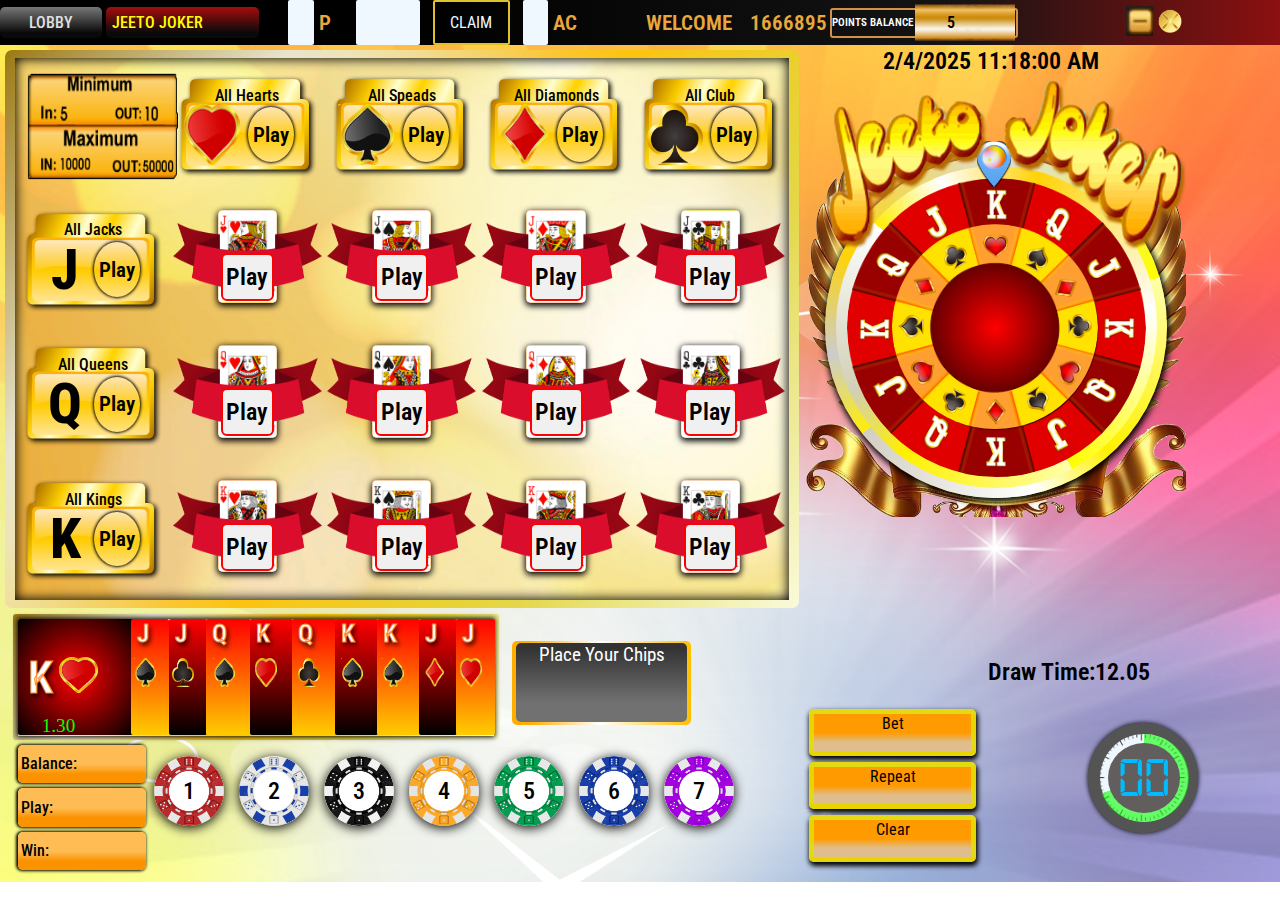
==== index.html @ 807900c5 "com" ====
<!DOCTYPE html>
<html lang="en">

<head>
    <meta charset="UTF-8">
    <meta name="viewport" content="width=device-width, initial-scale=1.0">
    <title>Document</title>
</head>
<link href="./styles.css" rel="stylesheet">
<link rel="preconnect" href="https://fonts.googleapis.com">
<link rel="preconnect" href="https://fonts.gstatic.com" crossorigin>
<link href="https://fonts.googleapis.com/css2?family=Roboto+Condensed:ital,wght@0,100..900;1,100..900&display=swap" rel="stylesheet">
<link href="https://fonts.googleapis.com/css2?family=Noto+Serif:ital,wght@0,100..900;1,100..900&family=Roboto+Condensed:ital,wght@0,100..900;1,100..900&family=Rokkitt:ital,wght@0,100..900;1,100..900&display=swap" rel="stylesheet">

<body>
    <div class="notice">We are not supprot your screen please Rotated your phone or open in desktop</div>
    <header>
        <span class="lobby">LOBBY</span>
        <span class="jetojok lobby">JEETO JOKER</span>
        <span class="checkb1"></span>
        <span class="p">P</span>
        <span class="checkb2"></span>
        <span class="claim">CLAIM</span>
        <span class=" checkb1 checkb3"></span>
        <span class="p">AC</span>
        <span class="p welcome">WELCOME</span>
        <span class="p codenum">1666895</span>
        <div class="point">
            <span class="point_blance_lavel">POINTS BALANCE</span>
            <span> <img src="./images/balance_textbox.png" class="poimg"></span>
            <span class="points"></span>
        </div>
        <div class="minimize"><img src="./images/minimize.png" class="miniimg"></div>
        <div class="close" onclick="closeWindow()"><img src="./images/close.png"></div>
    </header>
    <main>
        <div class="playing_table">
            <div class="main_table">
                <table>
                    <tbody>
                        <tr>
                            <td>
                                <div class="td1 td11">
                                    <img class="td_f_ig2 td_f_img" src="./images/minmax.png">
                                </div>
                            </td>
                            <td>
                                <div class="td1">
                                    <div class="circle col-button" data-col="0"><span>Play</span>
                                    </div>
                                    <img class="All_hearts" src="./images/hearts1.png">
                                    <div class="head_select">All Hearts</div>
                                    <img class="td_f_ig td_f_img" src="./images/downloqder.png">
                                </div>
                            </td>
                            <td>
                                <div class="td1">
                                    <div class="circle col-button" data-col="1"><span>Play</span></div>
                                    <img class="All_hearts" src="./images/speads.png">
                                    <div class="head_select">All Speads</div>
                                    <img class="td_f_ig td_f_img" src="./images/downloqder.png">
                                </div>
                            </td>
                            <td>
                                <div class="td1">
                                    <div class="circle col-button" data-col="2"><span>Play</span></div>
                                    <img class="All_hearts" src="./images/diamond.png">
                                    <div class="head_select">All Diamonds</div>
                                    <img class="td_f_ig td_f_img" src="./images/downloqder.png">
                                </div>
                            </td>
                            <td>
                                <div class="td1">
                                    <div class="circle col-button" data-col="3"><span>Play</span></div>
                                    <img class="All_hearts" src="./images/club.png">
                                    <div class="head_select">All Club</div>
                                    <img class="td_f_ig td_f_img" src="./images/downloqder.png">
                                </div>
                            </td>

                        </tr>
                        <tr>
                            <td>
                                <div class="td2">
                                    <div class="circle row-button" data-row="0"><span>Play</span></div>
                                    <div class="All_jacks">J</div>
                                    <div class="head_select">All Jacks</div>
                                    <img class="td_f_ig td_f_img" src="./images/downloqder.png">
                                </div>
                            </td>
                            <td>
                                <div class="td2">
                                    <img class="td_f_img card" src="./images/JH.webp">
                                    <img class="card_rebon" src="./images/cardRibbon.png">
                                    <img class="card_rebon card_rebon2" src="./images/greenbanner.png">
                                    <div class="box bet_amount_Input" data-index="0">Play</div>
                                </div>
                            </td>
                            <td>
                                <div class="td2">
                                    <img class="td_f_img card" src="./images/JS.webp">
                                    <img class="card_rebon" src="./images/cardRibbon.png">
                                    <img class="card_rebon card_rebon2" src="./images/greenbanner.png">
                                    <div class="box bet_amount_Input" data-index="1">Play</div>
                                </div>
            </div>
            </td>
            <td>
                <div class="td2">
                    <img class="td_f_img card" src="./images/JD.webp">
                    <img class="card_rebon" src="./images/cardRibbon.png">
                    <img class="card_rebon card_rebon2" src="./images/greenbanner.png">
                    <div class="box bet_amount_Input" data-index="2">Play</div>
                </div>
        </div>
        </td>
        <td>
            <div class="td2">
                <img class="td_f_img card" src="./images/JC.webp">
                <img class="card_rebon" src="./images/cardRibbon.png">
                <img class="card_rebon card_rebon2" src="./images/greenbanner.png">
                <div class="box bet_amount_Input" data-index="3">Play</div>
            </div>
            </div>
        </td>
        </tr>
        <tr>
            <td>
                <div class="td3">
                    <div class="circle row-button" data-row="1"><span>Play</span></div>
                    <div class="All_jacks">Q</div>
                    <div class="head_select">All Queens</div>
                    <img class="td_f_ig td_f_img " src="./images/downloqder.png">
                </div>
            </td>
            <td>
                <div class="td3">
                    <img class="td_f_img card" src="./images/QH.webp">
                    <img class="card_rebon" src="./images/cardRibbon.png">
                    <img class="card_rebon card_rebon2" src="./images/greenbanner.png">
                    <div class="box bet_amount_Input" data-index="4">Play</div>
                </div>
                </div>
            </td>
            <td>
                <div class="td3">
                    <img class="td_f_img card" src="./images/QS.webp">
                    <img class="card_rebon" src="./images/cardRibbon.png">
                    <img class="card_rebon card_rebon2" src="./images/greenbanner.png">
                    <div class="box bet_amount_Input" data-index="5">Play</div>
                </div>
                </div>
            </td>
            <td>
                <div class="td3">
                    <img class="td_f_img card" src="./images/QD.webp">
                    <img class="card_rebon" src="./images/cardRibbon.png">
                    <img class="card_rebon card_rebon2" src="./images/greenbanner.png">
                    <div class="box bet_amount_Input" data-index="6">Play</div>
                </div>
                </div>
            </td>
            <td>
                <div class="td3">
                    <img class="td_f_img card" src="./images/QC.webp">
                    <img class="card_rebon" src="./images/cardRibbon.png">
                    <img class="card_rebon card_rebon2" src="./images/greenbanner.png">
                    <div class="box bet_amount_Input" data-index="7">Play</div>
                </div>
                </div>
            </td>
        </tr>
        <tr>
            <td>
                <div class="td4">
                    <div class="circle row-button" data-row="2"><span>Play</span></div>
                    <div class="All_jacks">K</div>
                    <div class="head_select">All Kings</div>
                    <img class="td_f_ig td_f_img" src="./images/downloqder.png">
                </div>
            </td>
            <td>
                <div class="td4">

                    <img class="td_f_img card " src="./images/KH.webp">
                    <img class="card_rebon" src="./images/cardRibbon.png">
                    <img class="card_rebon card_rebon2" src="./images/greenbanner.png">
                    <div class="td_f_ig box bet_amount_Input" data-index="8">Play</div>
                </div>
                </div>
            </td>
            <td>
                <div class="td4">
                    <img class="td_f_img card " src="./images/KS.webp">
                    <img class="card_rebon" src="./images/cardRibbon.png">
                    <img class="card_rebon card_rebon2" src="./images/greenbanner.png">
                    <div class="box bet_amount_Input" data-index="9">Play</div>
                </div>
                </div>
            </td>
            <td>
                <div class="td4">
                    <img class="td_f_img card" src="./images/KD.webp">
                    <img class="card_rebon" src="./images/cardRibbon.png">
                    <img class="card_rebon card_rebon2" src="./images/greenbanner.png">
                    <div class="box bet_amount_Input" data-index="10">Play</div>
                </div>
                </div>
            </td>
            <td>
                <div class="td4">
                    <img class="td_f_img card" src="./images/KC.webp">
                    <img class="card_rebon" src="./images/cardRibbon.png">
                    <img class="card_rebon card_rebon2" src="./images/greenbanner.png">
                    <div class="box bet_amount_Input" data-index="11">Play</div>
                </div>
                </div>
            </td>
        </tr>
        </tbody>
        </table>
        </div>
        </div>


        <div class="history">
            <div class="hisresult">
                <table class="restable">
                    <tr>
                        <td class="first_result_td">

                            <div class="Round_result cii">&nbsp;K
                                <div>
                                    <img class="resimg" src="./images/hearts1.png">

                                </div>

                            </div>
                            <div class="time_res">1.30</div>
                        </td>
                        <td>
                            <div class="Round_result">&nbsp;J
                                <div><img class="res_img" src="./images/speads.png"></div>
                            </div>
                        </td>
                        <td>
                            <div class="Round_result">&nbsp;J
                                <div><img class="res_img" src="./images/club.png"></div>
                            </div>
                        </td>
                        <td>
                            <div class="Round_result">&nbsp;Q
                                <div><img class="res_img" src="./images/speads.png"></div>
                            </div>
                        </td>
                        <td>
                            <div class="Round_result">&nbsp;K
                                <div><img class="res_img" src="./images/hearts1.png"></div>
                            </div>
                        </td>
                        <td>
                            <div class="Round_result">&nbsp;Q
                                <div><img class="res_img" src="./images/club.png"></div>
                            </div>
                        </td>
                        <td>
                            <div class="Round_result">&nbsp;K
                                <div><img class="res_img" src="./images/speads.png"></div>
                            </div>
                        </td>
                        <td>
                            <div class="Round_result">&nbsp;K
                                <div><img class="res_img" src="./images/speads.png"></div>
                            </div>
                        </td>
                        <td>
                            <div class="Round_result">&nbsp;J
                                <div><img class="res_img" src="./images/diamond.png"></div>
                            </div>
                        </td>
                        <td>
                            <div class="Round_result">&nbsp;J
                                <div><img class="res_img" src="./images/hearts1.png"></div>
                            </div>
                        </td>

                    </tr>
                </table>
            </div>
        </div>


        <div id="coins">
            <button class="coin" data-value="1" style="background-image: url('./images/chip.png');">1</button>
            <button class="coin" data-value="2" style="background-image: url('./images/chip2.png');">2</button>
            <button class="coin" data-value="3" style="background-image: url('./images//chip3.png');">3</button>
            <button class="coin" data-value="4" style="background-image: url('./images/chip5.png');">4</button>
            <button class="coin" data-value="5" style="background-image: url('./images/chip6.png');">5</button>
            <button class="coin" data-value="6" style="background-image: url('./images/chip4.png');">6</button>
            <button class="coin" data-value="7" style="background-image: url('./images/chip7.png');">7</button>
        </div>


        <div class="buttonsec">
            <div class="childsec">Balance:</div>
            <div class="childsec">Play:</div>
            <div class="childsec">Win:</div>
        </div>

        <div class="placechip">
            <div class="placechipp">Place Your Chips</div>
        </div>

        <div class="wheel_contanair">
            <div class="pointer_wheel"><img src="./images/pointer2.png"></div>
            <div class="banner_wheel"></div>
            <div class="wheel_circle">
                <div class="wheel_circle contan_cir">
                    <div class="wheel_circle cir_main" id="outerDiv">

                    </div>
                    <div class="inner_cir" id="innerDiv"></div>
                </div>
            </div>
        </div>
        <div id="app_timmer">
            <div class="Timmer_container">
                <div class="dial">

                </div>
                <div class="dial2">
                    <div class="Time_display">00</div>
                </div>
            </div>
        </div>



        <div class="action_button">
            <div class="bet_button">Bet</div>
            <div class="repeat_button">Repeat</div>
            <div class="clear_button">Clear</div>
        </div>

        <div class="Date_time">2/4/2025 11:18:00 AM</div>
        <div class="Date_time Draw_time">Draw Time:12.05</div>
    </main>
</body>
<script src="./script.js"></script>

</html>
---- styles.css ----
* {
        padding: 0;
        margin: 0;
        box-sizing: border-box;
    }
    
    header {
        height: 45px;
        background-color: black;
        width: 100vw;
        display: flex;
        align-items: center;
        font-family: Roboto Condensed;
        background: linear-gradient(90deg, rgba(0, 0, 0, 1) 32%, rgba(20, 20, 20, 1) 74%, rgba(140, 16, 16, 1) 100%);
    }
    
    .lobby {
        color: rgb(224, 224, 224);
        font-weight: 500;
        padding: .4rem;
        width: 8vw;
        border-radius: 5px;
        text-align: center;
        background: linear-gradient(0deg, rgb(10, 10, 10) 17%, rgba(119, 119, 119, 1) 100%);
    }
    
    .jetojok {
        width: 12vw;
        margin: .2rem;
        color: yellow;
        font-size: 1rem;
        text-align: left;
        background: linear-gradient(0deg, rgb(10, 10, 10) 17%, rgb(164, 13, 13) 100%);
    }
    
    .checkb1 {
        width: 2vw;
        height: 5vh;
        border-radius: 2px;
        margin-left: 2vw;
        background-color: aliceblue;
    }
    
    .p {
        color: rgb(233, 167, 60);
        font-size: 1.3rem;
        font-weight: 200s;
        padding-left: 5px;
        font-weight: 600;
    }
    
    .checkb2 {
        width: 5vw;
        height: 5vh;
        border-radius: 2px;
        margin-left: 2vw;
        background-color: aliceblue;
    }
    
    .claim {
        width: 6vw;
        height: 5vh;
        border-radius: 2px;
        border: 2px solid rgb(221, 194, 41);
        margin-left: 1vw;
        color: aliceblue;
        display: flex;
        align-items: center;
        justify-content: center;
    }
    
    .checkb3 {
        margin-left: 1vw;
    }
    
    .welcome {
        margin-left: 5vw;
        font-weight: 600;
    }
    
    .codenum {
        margin-left: 1vw;
        font-weight: 600;
    }
    
    .point {
        width: 188px;
        height: 30px;
        border-radius: 3px;
        border: 2px solid rgb(210, 145, 71);
        margin-left: 3px;
        display: flex;
        flex-wrap: nowrap;
        align-items: center;
    }
    
    .poimg {
        max-width: 100px;
        min-height: 25px;
        height: 4.2vh;
        float: right;
        margin-left: 5.2rem;
        object-fit: cover;
    }
    
    .point_blance_lavel {
        color: white;
        font-size: .7rem;
        position: absolute;
        font-weight: 600;
    }
    
    .scroe {
        position: absolute;
    }
    
    .points {
        color: rgb(0, 0, 0);
        position: absolute;
        margin-left: 115px;
        font-weight: 600;
    }
    
    .miniimg {
        position: absolute;
        top: 0.4rem;
        left: 88%;
    }
    
    .pointer_wheel {
        width: 34px;
        height: 46px;
        position: absolute;
        z-index: 2;
        left: 45%;
        top: 1%;
        display: flex;
        justify-content: center;
        align-items: center;
    }
    
    .pointer_wheel img {
        width: 100%;
        height: 100%;
    }
    
    .close {
        position: absolute;
        object-fit: cover;
        left: 90%;
        cursor: pointer;
    }
    
    .close img {
        width: 35px;
        height: 35px;
    }
    
    main {
        width: 100vw;
        height: 93vh;
        background-image: url("./images/bc.png");
        background-repeat: no-repeat;
        background-size: cover;
        position: absolute;
    }
    
    .playing_table {
        position: absolute;
        margin: 5px;
        width: 62%;
        height: 62vh;
        background-image: linear-gradient( 305deg, hsl(60deg 76% 92%) 0%, hsl(58deg 73% 84%) 6%, hsl(57deg 72% 76%) 12%, hsl(56deg 73% 68%) 18%, hsl(55deg 74% 59%) 24%, hsl(53deg 79% 56%) 29%, hsl(50deg 85% 55%) 35%, hsl(48deg 91% 54%) 41%, hsl(46deg 97% 52%) 47%, hsl(44deg 97% 59%) 53%, hsl(45deg 88% 68%) 59%, hsl(47deg 77% 76%) 65%, hsl(49deg 60% 83%) 71%, hsl(50deg 36% 86%) 76%, hsl(48deg 38% 73%) 82%, hsl(46deg 39% 60%) 88%, hsl(45deg 43% 48%) 94%, hsl(45deg 79% 34%) 100%);
        border-radius: 7px;
        display: flex;
        justify-content: center;
        align-items: center;
    }
    
    .main_table {
        width: 97.5%;
        height: 97%;
        background-image: url('./images/cardHolderBG.png');
        box-shadow: inset 0px 0px 12px 1px black;
    }
    
    table {
        width: 100%;
        height: 100%;
    }
    
    tr {
        width: 100%;
        height: 25%;
    }
    
    .td_f_img {
        width: 75%;
        height: 71%;
    }
    
    .td1,
    .td2,
    .td3,
    .td4 {
        display: flex;
        justify-content: center;
        align-items: center;
    }
    
    .td11 {
        width: 115%;
        height: 111%;
    }
    
    .card {
        width: 39%;
        box-shadow: 0px 2px 6px 1px black;
        border-radius: 5px;
        margin-bottom: 10px;
    }
    
    .history {
        border-radius: 3px;
        position: absolute;
        top: 68%;
        left: 1%;
        display: flex;
        justify-content: center;
        align-items: center;
        width: 38vw;
        height: 14vh;
        background: linear-gradient( 305deg, hsl(60deg 76% 92%) 0%, hsl(58deg 73% 84%) 6%, hsl(57deg 72% 76%) 12%, hsl(56deg 73% 68%) 18%, hsl(55deg 74% 59%) 24%, hsl(53deg 79% 56%) 29%, hsl(50deg 85% 55%) 35%, hsl(48deg 91% 54%) 41%, hsl(46deg 97% 52%) 47%, hsl(44deg 97% 59%) 53%, hsl(45deg 88% 68%) 59%, hsl(47deg 77% 76%) 65%, hsl(49deg 60% 83%) 71%, hsl(50deg 36% 86%) 76%, hsl(48deg 38% 73%) 82%, hsl(46deg 39% 60%) 88%, hsl(45deg 43% 48%) 94%, hsl(45deg 79% 34%) 100%);
        ;
    }
    
    .Round_result {
        font-family: Roboto Condensed;
        border-radius: 2px;
        width: 108%;
        height: 103%;
        font-size: 10px;
        font-weight: 600;
        color: white;
        -webkit-text-stroke-color: #fd8733;
        -webkit-text-stroke-width: 1px;
        text-shadow: 2px 3px 5px black;
        display: flex;
        background: linear-gradient(0deg, rgb(0 0 0) 0%, rgba(255, 0, 0, 1) 100%);
    }
    
    .resimg {
        width: 47%;
        height: 60%;
        margin-left: 6px;
    }
    
    .hisresult {
        width: 98%;
        height: 93%;
        box-shadow: 0px 0px 5px 1px black;
    }
    
    .history .hisresult .restable td:nth-child(even)>.Round_result {
        font-size: 25px;
        background: linear-gradient(0deg, rgb(255, 204, 0) 0%, rgb(255, 0, 0) 100%);
    }
    
    .history .hisresult .restable td:nth-child(3)>.Round_result {
        font-size: 25px;
    }
    
    .history .hisresult .restable td:nth-child(5)>.Round_result {
        font-size: 25px;
    }
    
    .history .hisresult .restable td:nth-child(7)>.Round_result {
        font-size: 25px;
    }
    
    .history .hisresult .restable td:nth-child(9)>.Round_result {
        font-size: 25px;
    }
    
    .first_result_td {
        width: 24%;
    }
    
    .cii {
        font-size: 45px;
        display: flex;
        align-items: center;
        margin-left: -2px;
        background: radial-gradient(circle, rgba(255, 0, 0, 1) 0%, rgba(0, 0, 0, 1) 100%);
    }
    
    .card_green {
        box-shadow: 0px 2px 6px 1px rgb(0, 192, 35);
    }
    
    .card_rebon {
        width: 20%;
        height: 20%;
        position: absolute;
    }
    
    .head_select {
        position: absolute;
        font-family: Roboto Condensed;
        font-weight: 500;
        margin-bottom: 8%;
    }
    
    .td_f_ig {
        width: 100%;
    }
    
    .time_res {
        color: #05ff05;
        font-size: 1.2em;
        position: absolute;
        margin-top: -20px;
        margin-left: 22px;
    }
    
    .bet_amount_Input {
        position: absolute;
        width: 8.2%;
        height: 10%;
        margin-top: 4%;
        border-radius: 6px;
        border: 2px solid #df0606;
    }
    
    .All_jacks {
        font-size: 3.5rem;
        position: absolute;
        font-weight: 800;
        font-family: Roboto Condensed;
        margin-top: 2%;
        margin-left: -7%;
    }
    
    .All_hearts {
        width: 7%;
        position: absolute;
        height: 11%;
        margin-top: 2%;
        margin-left: -9%;
    }
    
    .circle {
        position: absolute;
        width: 5.8%;
        height: 9.8%;
        display: flex;
        border-radius: 50%;
        margin-left: 6%;
        margin-top: 2%;
        box-shadow: 0px 0px 3px 1px;
        justify-content: center;
        align-items: center;
    }
    
    .card_rebon2 {
        width: 19%;
        height: 13%;
        margin-top: -2%;
        display: none;
    }
    
    #coins {
        margin-bottom: 20px;
        display: flex;
        gap: 15px;
        position: absolute;
        top: 85%;
        left: 12%;
    }
    
    .Date_time {
        position: relative;
        font-size: 1.5rem;
        font-family: 'Roboto Condensed';
        font-weight: 600;
        left: 69%;
        top: -26%;
        display: inline;
    }
    
    .box {
        position: absolute;
        width: 53px;
        font-weight: 600;
        height: 48px;
        color: rgb(0, 0, 0);
        display: flex;
        font-size: 1.5rem;
        font-family: Roboto Condensed;
        align-items: center;
        justify-content: center;
        border: 2px solid #ff0000;
        background-color: #f0f0f0;
        cursor: pointer;
        background-size: cover;
        background-position: center;
    }
    
    .coin {
        width: 70px;
        height: 70px;
        cursor: pointer;
        background-size: cover;
        background-position: center;
        font-family: Roboto Condensed;
        font-size: 1.5rem;
        font-weight: 500;
        border: none;
        outline: none;
        border-radius: 50%;
        box-shadow: 0px 2px 12px;
        background-color: transparent;
    }
    
    .clear_button {
        cursor: pointer;
    }
    
    .placechip {
        font-weight: 400;
        font-family: Roboto Condensed;
        font-size: 1.2rem;
        position: relative;
        color: white;
        width: 14%;
        top: 55%;
        left: 40%;
        height: 10%;
        display: flex;
        align-items: center;
        justify-content: center;
        border-radius: 5px;
        background: linear-gradient(90deg, rgb(255, 174, 0) 10%, rgb(255, 255, 255) 49%, rgb(255, 191, 0) 100%);
    }
    
    .placechipp {
        text-align: center;
        border-radius: 5px;
        width: 95%;
        height: 95%;
        background: linear-gradient(0deg, rgb(113, 113, 113) 24%, rgb(51, 51, 51) 93%);
    }
    
    .banner_wheel {
        position: absolute;
        width: 100%;
        height: 65%;
        z-index: 2;
        top: -23%;
        background-size: 105%;
        background-image: url(./images/jetopng.png);
        left: 0%;
    }
    
    .active_coin {
        transform: scale(1.1);
        box-shadow: 0 0 10px 5px rgba(255, 215, 0, 0.8);
    }
    
    .wheel_contanair {
        position: absolute;
        width: 380px;
        height: 380px;
        top: 11%;
        align-items: center;
        display: flex;
        left: 63%;
        justify-content: center;
        background-image: url(./images/wheelfra2.png);
        background-size: 107%;
        background-position-x: -21px;
    }
    
    .wheel_circle {
        position: relative;
        width: 90%;
        display: flex;
        align-items: center;
        justify-content: center;
        height: 90%;
        box-shadow: 1px 2px 6px 2px;
        border-radius: 50%;
        background-image: repeating-conic-gradient(from 73deg at 50% 50%, #FEFFA8FF 0%, #FFF000FF 18%, #FEFFFFFF 26%, rgb(210, 206, 194) 44%, #FFED07FF 44%, rgb(204, 204, 204) 52%, #FFD307FF 62%, rgb(221, 221, 221) 81%, #FFFE00FF 100%);
    }
    
    .Timmer_container {
        width: 110px;
        height: 110px;
        border-radius: 50%;
        background-color: rgb(84, 84, 84);
    }
    
    .Timmer_container .dial {
        width: 80%;
        height: 80%;
        border-radius: 50%;
        background-size: cover;
        background-color: aliceblue;
        background-image: url("./images/clock dial.png");
        background-position-x: -6px;
        background-position-y: -1px;
        position: relative;
        top: 11px;
        left: 12px;
    }
    
    .Timmer_container .dial2 {
        width: 82%;
        height: 80%;
        position: relative;
        border-radius: 50%;
        top: -77px;
        left: 11px;
        background: conic-gradient(rgba(9, 255, 0, 0.597) 250deg, rgba(255, 255, 255, 0) 0deg);
        display: flex;
        align-items: center;
        justify-content: center;
    }
    
    @font-face {
        font-family: 'DigitalClock';
        src: url('./fonts/digital-7-font/Digital7-rg1mL.ttf') format('truetype');
        /* Ensure the font file is in the same directory */
        font-weight: normal;
        font-style: normal;
    }
    
    .Timmer_container .Time_display {
        width: 80%;
        height: 80%;
        background-color: rgb(98, 94, 94);
        color: rgb(0, 187, 255);
        border-radius: 50%;
        display: flex;
        align-items: center;
        font-weight: 300;
        justify-content: center;
        font-size: 3.5rem;
        font-family: 'DigitalClock';
    }
    
    .contan_cir {
        width: 94%;
        height: 94%;
        box-shadow: none;
        display: block;
        background-image: none;
        background-image: repeating-conic-gradient(from 152deg at 50% 50%, #FEFFA8FF 0%, #FFF000FF 18%, rgb(209, 207, 181) 26%, #FEFFFFFF 44%, #FFED07FF 44%, #FFFFFFFF 52%, #FFD307FF 62%, #FFFFFFFF 81%, #FFFE00FF 100%);
    }
    
    .inner_cir {
        top: 17.8%;
        position: absolute;
        width: 64%;
        height: 64%;
        border-radius: 50%;
        left: 17.5%;
        background-size: cover;
        background-image: url(./images/Inner-Clockwise.png);
        transition: transform 3s ease-in-out;
    }
    
    .rotate {
        transform: rotate(1545deg);
    }
    
    .rotate2 {
        transform: rotate(-1545deg);
    }
    
    .cir_main {
        position: relative;
        left: 3.5%;
        top: 3.5%;
        width: 93%;
        height: 93%;
        box-shadow: none;
        background-image: none;
        background-repeat: no-repeat;
        background-size: cover;
        transition: transform 4s ease-in-out;
        background-image: url("./images/Outer-Counter-Clockwise.png");
    }
    
    .buttonsec {
        width: 10%;
        height: 15%;
        position: relative;
        top: 83%;
        left: 1%;
        margin: 5px;
        display: flex;
        flex-direction: column;
        align-items: center;
        justify-content: center;
        gap: 5px;
    }
    
    .childsec {
        width: 100%;
        height: 33%;
        border-radius: 5px;
        font-family: Roboto Condensed;
        font-weight: 500;
        display: flex;
        align-items: center;
        padding: 3px;
        box-shadow: -1px 0px 3px 1px black;
        background: linear-gradient(0deg, rgba(251, 147, 0, 1) 24%, rgba(255, 188, 85, 1) 49%);
    }
    
    .base-timer {
        position: relative;
        width: 104px;
        height: 104px;
    }
    
    .base-timer__svg {
        transform: scaleX(-1);
    }
    
    .base-timer__circle {
        fill: none;
        stroke: none;
    }
    
    .base-timer__path-elapsed {
        stroke-width: 7px;
        stroke: rgb(93, 93, 93);
    }
    
    .base-timer__path-remaining {
        stroke-width: 7px;
        stroke-linecap: round;
        transform: rotate(90deg);
        transform-origin: center;
        transition: 1s linear all;
        fill-rule: nonzero;
        stroke: currentColor;
    }
    
    .base-timer__path-remaining.green {
        color: rgb(34, 255, 0)
    }
    
    .base-timer__path-remaining.orange {
        color: rgb(30, 255, 0);
    }
    
    .base-timer__path-remaining.red {
        color: rgb(43, 255, 0);
    }
    
    .base-timer__label {
        position: absolute;
        width: 104px;
        height: 104px;
        top: 0;
        display: flex;
        align-items: center;
        justify-content: center;
        font-size: 48px;
    }
    
    .action_button {
        position: absolute;
        width: 13%;
        top: 79%;
        display: flex;
        left: 63%;
        flex-direction: column;
        height: 19%;
        font-family: Roboto Condensed;
    }
    
    .bet_button,
    .repeat_button,
    .clear_button {
        width: 100%;
        height: 33%;
        border: 5px solid rgba(227, 223, 0, 0.864);
        margin: 3px;
        border-radius: 5px;
        box-shadow: 1px 3px 5px 1px;
        text-align: center;
        background: linear-gradient(0deg, rgb(223 189 140) 24%, rgb(255 155 0) 49%);
    }
    
    #app_timmer {
        position: absolute;
        top: 81%;
        left: 85%;
        background-color: #515151;
        border-radius: 50%;
        box-shadow: 0px 0px 5px;
    }
    
    .res_img {
        width: 4.5%;
        height: 23%;
        position: absolute;
        margin-top: 8%;
        margin-left: -3%;
    }
    
    .circle span {
        font-weight: 600;
        font-size: 1.3rem;
        font-family: Roboto Condensed;
    }
    
    .td_f_ig2 {
        width: 89%;
        height: 80%;
    }
    
    .wheel1 {
        width: 33%;
        height: 65%;
        position: absolute;
        left: 60%;
        top: 15%;
        display: flex;
        flex-wrap: wrap;
        background-image: url("./images/wheelbacck.png");
        background-repeat: no-repeat;
        background-size: cover;
    }
    
    .Draw_time {
        top: 47%;
        left: 60%;
    }
    
    .container {
        position: relative;
        width: 350px;
        height: 350px;
        display: flex;
        justify-content: center;
        align-items: center;
    }
    
    .lowerwheel {
        width: 25%;
        height: 40%;
        position: absolute;
        left: 60%;
        top: 60%;
        display: flex;
        flex-wrap: wrap;
        background-image: url("./images/wheellowerimg.png");
        background-repeat: no-repeat;
        background-size: contain;
    }
    
    .lowerwheel2 {
        width: 25%;
        height: 40%;
        position: absolute;
        left: 65%;
        top: 60%;
        display: flex;
        flex-wrap: wrap;
        background-image: url("./images/wheellower1.png");
        background-repeat: no-repeat;
        background-size: contain;
    }
    
    .notice {
        width: 100%;
        height: 100%;
        background-color: #e6390a;
        color: white;
        font-weight: 600;
        z-index: 2;
        position: absolute;
        font-family: Roboto Condensed;
        font-size: 2rem;
        display: none;
        flex-wrap: wrap;
        text-align: center;
        justify-content: center;
    }
    
    .joker_sticker {
        width: 15%;
        height: 61%;
        position: absolute;
        left: 85%;
        top: 20%;
        display: flex;
        flex-wrap: wrap;
        background-image: url('./images/joker_sticker.png');
        background-repeat: no-repeat;
        background-size: contain;
    }
    
    .banner {
        width: 30%;
        height: 20%;
        position: absolute;
        left: 66%;
        top: 8%;
        display: flex;
        flex-wrap: wrap;
        background-image: url(./images/banner.png);
        background-repeat: no-repeat;
        background-size: contain;
        z-index: 1;
    }
    
    .wheel {
        transform: rotate(10deg);
    }
    
    .container .spinBtn {
        position: absolute;
        width: 100px;
        height: 100px;
        background: linear-gradient(90deg, rgba(2, 0, 36, 1) 0%, rgba(242, 222, 34, 1) 0%, rgba(233, 167, 24, 1) 100%, rgba(0, 212, 255, 1) 100%);
        border-radius: 50%;
        z-index: 13;
        display: flex;
        justify-content: center;
        align-items: center;
        text-transform: uppercase;
        letter-spacing: 0.1em;
        font-weight: 600;
        color: #333;
        cursor: pointer;
    }
    
    .container .spinBtn::before {
        position: absolute;
        top: -28px;
        width: 20px;
        height: 30px;
        background: conic-gradient(from 90deg at 40% -25%, #ffd700, #f79d03, #ee6907, #e6390a, #de0d0d, #d61039, #cf1261, #c71585, #cf1261, #d61039, #de0d0d, #ee6907, #f79d03, #ffd700, #ffd700, #ffd700);
        filter: blur(0px);
        clip-path: polygon(50% 0, 15% 100%, 85% 100%);
    }
    
    .container .wheel {
        position: absolute;
        top: 0;
        left: 0;
        width: 100%;
        height: 100%;
        background: #353535;
        border-radius: 50%;
        overflow: hidden;
        box-shadow: -1px -1px 8px 23px #ffd900, 0 0 0px 28px rgba(0, 0, 0, 0.857), 0px -2px 12px 8px #f90101;
        transition: transform 5s ease-in-out;
    }
    
    .container .wheel .number {
        position: absolute;
        width: 50%;
        height: 50%;
        background: var(--clr);
        transform-origin: bottom right;
        transform: rotate(calc(36deg * var(--i)));
        clip-path: polygon(0 0, 44% 0, 100% 100%, 0 52%);
        display: flex;
        justify-content: center;
        align-items: center;
        user-select: none;
        cursor: pointer;
        box-shadow: inset 20px 2px 0px 14px black;
    }
    /* 360 / 8 = 45deg */
    
    .container .wheel .number span {
        position: relative;
        transform: rotate(-45deg);
        font-size: 4em;
        font-weight: 700;
        color: #fff;
        text-shadow: 1px -2px 18px rgb(237 40 6);
    }
    
    .spinBtn {
        border: 10px solid #ee6907;
        box-shadow: 0px 0px 28px -1px rgba(66, 68, 90, 1);
    }
    
    .circl {
        width: 100%;
        height: 100%;
        position: inherit;
        border-radius: 50%;
        border: 2px solid #c5c2c2;
        background-color: #ff000000;
        z-index: 1;
        box-shadow: inset 0px 0px 17px 8px;
    }
    
    .container .lamp {
        z-index: 11;
        position: absolute;
        transform: rotate(calc(var(--index)* 20deg));
        inset: 41px;
    }
    
    .container span p {
        width: 20px;
        height: 20px;
        border-radius: 50%;
    }
    
    .ledoff {
        background: radial-gradient(circle, rgba(255, 0, 0, 1) 45%, rgba(54, 54, 54, 1) 100%);
        border: 2px solid rgb(106, 106, 106);
    }
    
    .selector {
        z-index: 14;
        position: relative;
        top: -12rem;
    }
    
    #Text_inp {
        position: absolute;
        top: 8rem;
        left: 9%;
        align-items: center;
        height: 50px;
        border-radius: 10px;
        padding: 5px;
        width: 12rem;
        color: orangered;
        font-weight: 700;
        font-size: 2rem;
        border: 4px solid orange;
        box-shadow: 0px 0px 2px 2px #ffffff;
    }
    
    .zoomInUp {
        -webkit-animation-name: zoomInUp;
        animation-name: zoomInUp;
        -webkit-animation-duration: 1s;
        animation-duration: 1s;
        -webkit-animation-fill-mode: both;
        animation-fill-mode: both;
    }
    
    .config {
        width: 400px;
        border-radius: 50%;
        height: 400px;
        font-size: 10rem;
        font-weight: 700;
        color: rgb(255, 0, 0);
        text-shadow: 0px 0px 10px rgb(255, 255, 255);
        background-image: url(./reward.png);
        background-repeat: none;
        background-size: cover;
        text-align: center;
        justify-content: center;
        align-items: center;
        -webkit-text-stroke: 4px rgb(255, 255, 255);
        display: none;
        z-index: 17;
        position: absolute;
        background-color: rgba(72, 72, 72, 0.5);
    }
    
    @-webkit-keyframes zoomInUp {
        0% {
            opacity: 0;
            -webkit-transform: scale3d(.1, .1, .1) translate3d(0, 1000px, 0);
            transform: scale3d(.1, .1, .1) translate3d(0, 1000px, 0);
            -webkit-animation-timing-function: cubic-bezier(0.550, 0.055, 0.675, 0.190);
            animation-timing-function: cubic-bezier(0.550, 0.055, 0.675, 0.190);
        }
        60% {
            opacity: 1;
            -webkit-transform: scale3d(.475, .475, .475) translate3d(0, -60px, 0);
            transform: scale3d(.475, .475, .475) translate3d(0, -60px, 0);
            -webkit-animation-timing-function: cubic-bezier(0.175, 0.885, 0.320, 1);
            animation-timing-function: cubic-bezier(0.175, 0.885, 0.320, 1);
        }
    }
    
    @keyframes zoomInUp {
        0% {
            opacity: 0;
            -webkit-transform: scale3d(.1, .1, .1) translate3d(0, 1000px, 0);
            transform: scale3d(.1, .1, .1) translate3d(0, 1000px, 0);
            -webkit-animation-timing-function: cubic-bezier(0.550, 0.055, 0.675, 0.190);
            animation-timing-function: cubic-bezier(0.550, 0.055, 0.675, 0.190);
        }
        60% {
            opacity: 1;
            -webkit-transform: scale3d(.475, .475, .475) translate3d(0, -60px, 0);
            transform: scale3d(.475, .475, .475) translate3d(0, -60px, 0);
            -webkit-animation-timing-function: cubic-bezier(0.175, 0.885, 0.320, 1);
            animation-timing-function: cubic-bezier(0.175, 0.885, 0.320, 1);
        }
    }
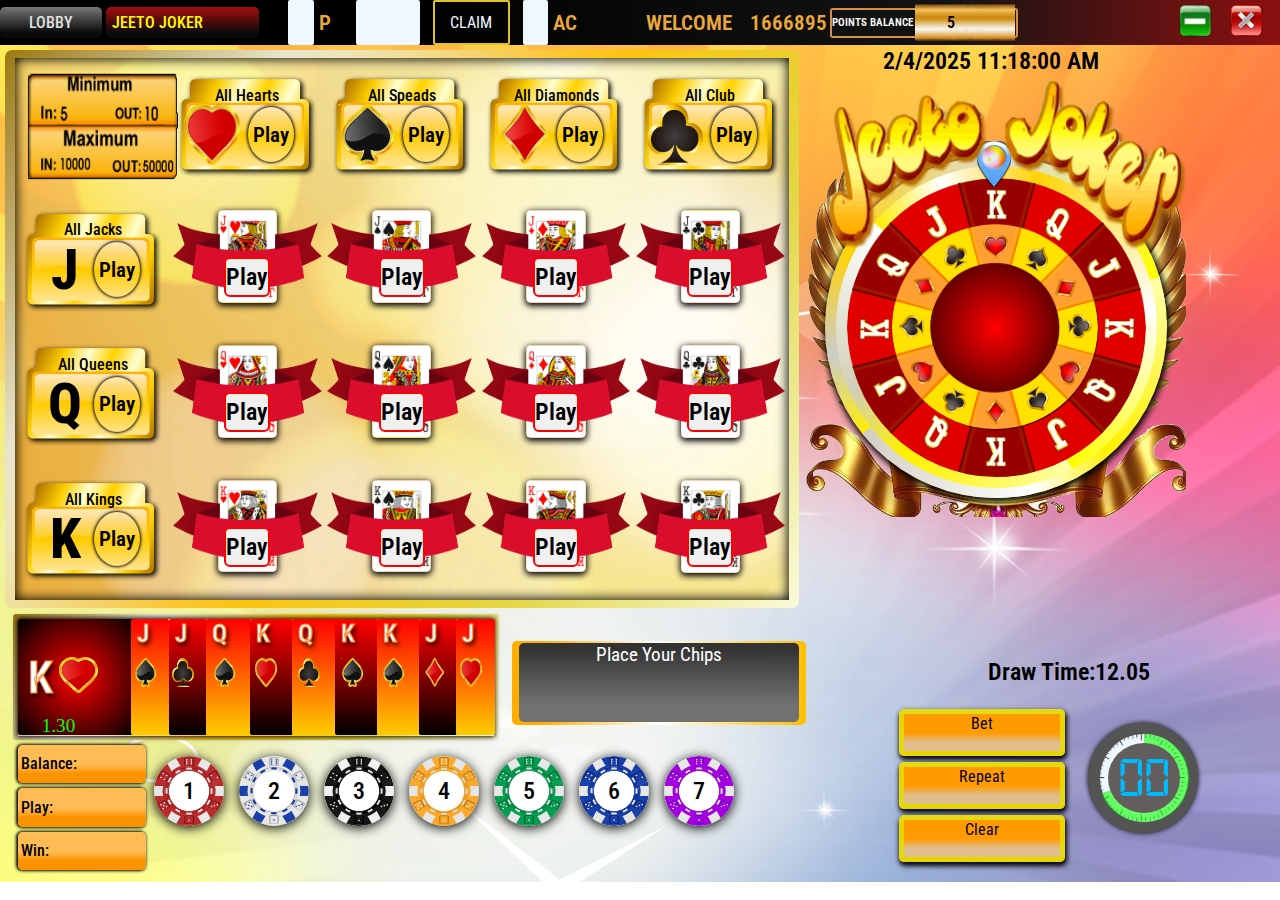
==== commit 7e1d51d4: "close_button" ====
--- a/index.html
+++ b/index.html
@@ -30,8 +30,9 @@
             <span> <img src="./images/balance_textbox.png" class="poimg"></span>
             <span class="points"></span>
         </div>
-        <div class="minimize"><img src="./images/minimize.png" class="miniimg"></div>
-        <div class="close" onclick="closeWindow()"><img src="./images/close.png"></div>
+        <div class="minimize"><img src="./images/minimizze.png" class="miniimg"> <span></span></div>
+        <div class="close" onclick="closeWindow()"><img src="./images/close-icon-16.png">
+        </div>
     </header>
     <main>
         <div class="playing_table">
--- a/styles.css
+++ b/styles.css
@@ -122,9 +122,16 @@
     }
     
     .miniimg {
-        position: absolute;
-        top: 0.4rem;
-        left: 88%;
+        width: 35px;
+        position: absolute;
+        top: 0.2rem;
+        left: 92%;
+    }
+    
+    .miniimg img span {
+        width: 30px;
+        height: 8px;
+        background-color: white;
     }
     
     .pointer_wheel {
@@ -147,7 +154,7 @@
     .close {
         position: absolute;
         object-fit: cover;
-        left: 90%;
+        left: 96%;
         cursor: pointer;
     }
     
@@ -390,9 +397,9 @@
     
     .box {
         position: absolute;
-        width: 53px;
+        width: 46px;
         font-weight: 600;
-        height: 48px;
+        height: 40px;
         color: rgb(0, 0, 0);
         display: flex;
         font-size: 1.5rem;
@@ -432,7 +439,7 @@
         font-size: 1.2rem;
         position: relative;
         color: white;
-        width: 14%;
+        width: 23%;
         top: 55%;
         left: 40%;
         height: 10%;
@@ -677,7 +684,7 @@
         width: 13%;
         top: 79%;
         display: flex;
-        left: 63%;
+        left: 70%;
         flex-direction: column;
         height: 19%;
         font-family: Roboto Condensed;
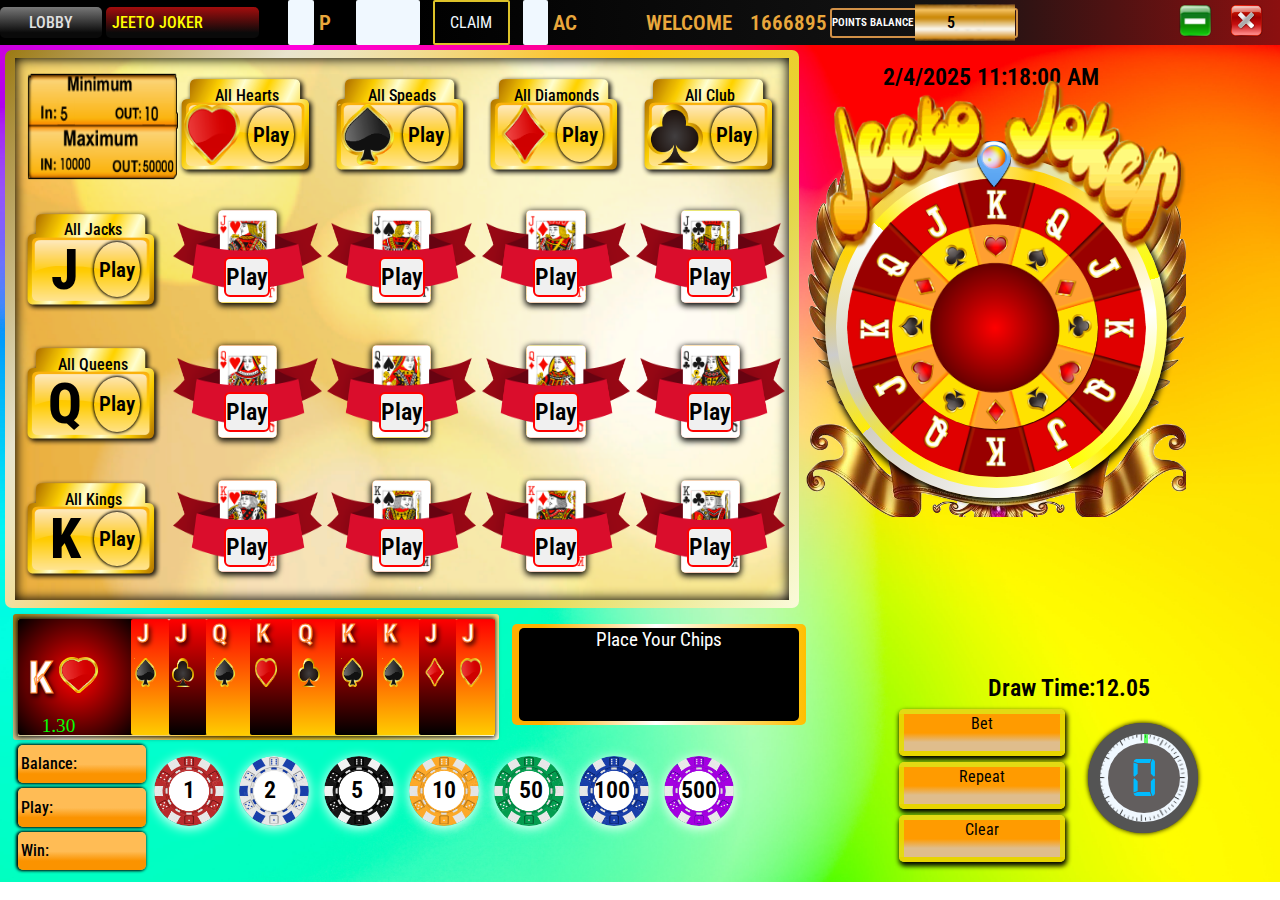
==== commit 8e14ad14: "coin" ====
--- a/index.html
+++ b/index.html
@@ -293,12 +293,19 @@
 
         <div id="coins">
             <button class="coin" data-value="1" style="background-image: url('./images/chip.png');">1</button>
+            <div class="num num0">1</div>
             <button class="coin" data-value="2" style="background-image: url('./images/chip2.png');">2</button>
-            <button class="coin" data-value="3" style="background-image: url('./images//chip3.png');">3</button>
-            <button class="coin" data-value="4" style="background-image: url('./images/chip5.png');">4</button>
-            <button class="coin" data-value="5" style="background-image: url('./images/chip6.png');">5</button>
-            <button class="coin" data-value="6" style="background-image: url('./images/chip4.png');">6</button>
-            <button class="coin" data-value="7" style="background-image: url('./images/chip7.png');">7</button>
+            <div class="num num1">2</div>
+            <button class="coin" data-value="5" style="background-image: url('./images//chip3.png');">5</button>
+            <div class="num num2">5</div>
+            <button class="coin" data-value="10" style="background-image: url('./images/chip5.png');">10</button>
+            <div class="num num3">10</div>
+            <button class="coin" data-value="50" style="background-image: url('./images/chip6.png');">50</button>
+            <div class="num num4">50</div>
+            <button class="coin" data-value="100" style="background-image: url('./images/chip4.png');">100</button>
+            <div class="num num5">100</div>
+            <button class="coin" data-value="500" style="background-image: url('./images/chip7.png');">500</button>
+            <div class="num num6">500</div>
         </div>
 
 
--- a/styles.css
+++ b/styles.css
@@ -166,7 +166,7 @@
     main {
         width: 100vw;
         height: 93vh;
-        background-image: url("./images/bc.png");
+        background-image: url("./images/back4-min.jpg");
         background-repeat: no-repeat;
         background-size: cover;
         position: absolute;
@@ -427,6 +427,7 @@
         border-radius: 50%;
         box-shadow: 0px 2px 12px;
         background-color: transparent;
+        color: white;
     }
     
     .clear_button {
@@ -440,9 +441,9 @@
         position: relative;
         color: white;
         width: 23%;
-        top: 55%;
+        top: 53%;
         left: 40%;
-        height: 10%;
+        height: 12%;
         display: flex;
         align-items: center;
         justify-content: center;
@@ -454,8 +455,8 @@
         text-align: center;
         border-radius: 5px;
         width: 95%;
-        height: 95%;
-        background: linear-gradient(0deg, rgb(113, 113, 113) 24%, rgb(51, 51, 51) 93%);
+        height: 92%;
+        background: linear-gradient(0deg, rgb(0, 0, 0) 24%, rgb(0, 0, 0) 93%);
     }
     
     .banner_wheel {
@@ -470,8 +471,61 @@
     }
     
     .active_coin {
-        transform: scale(1.1);
+        animation: rotateAnimation2 2s linear infinite;
         box-shadow: 0 0 10px 5px rgba(255, 215, 0, 0.8);
+    }
+    
+    @keyframes rotateAnimation2 {
+        from {
+            transform: rotate(0deg) scale(1.1);
+        }
+        to {
+            transform: rotate(360deg) scale(1.1);
+        }
+    }
+    
+    .num {
+        font-family: Roboto Condensed;
+        position: absolute;
+        font-size: 1.5rem;
+        font-weight: 600;
+        top: 28%;
+    }
+    
+    .num0 {
+        left: 5%;
+    }
+    
+    .num1 {
+        left: 19%;
+    }
+    
+    .num2 {
+        left: 34%;
+    }
+    
+    .num3 {
+        left: 48%;
+    }
+    
+    .num4 {
+        left: 63%;
+    }
+    
+    .num5 {
+        left: 76%;
+    }
+    
+    .num6 {
+        left: 91%;
+    }
+    
+    .inner {
+        position: absolute;
+        width: 80px;
+        height: 80px;
+        transform: rotate(-360deg);
+        /* Counteracts parent's rotation */
     }
     
     .wheel_contanair {
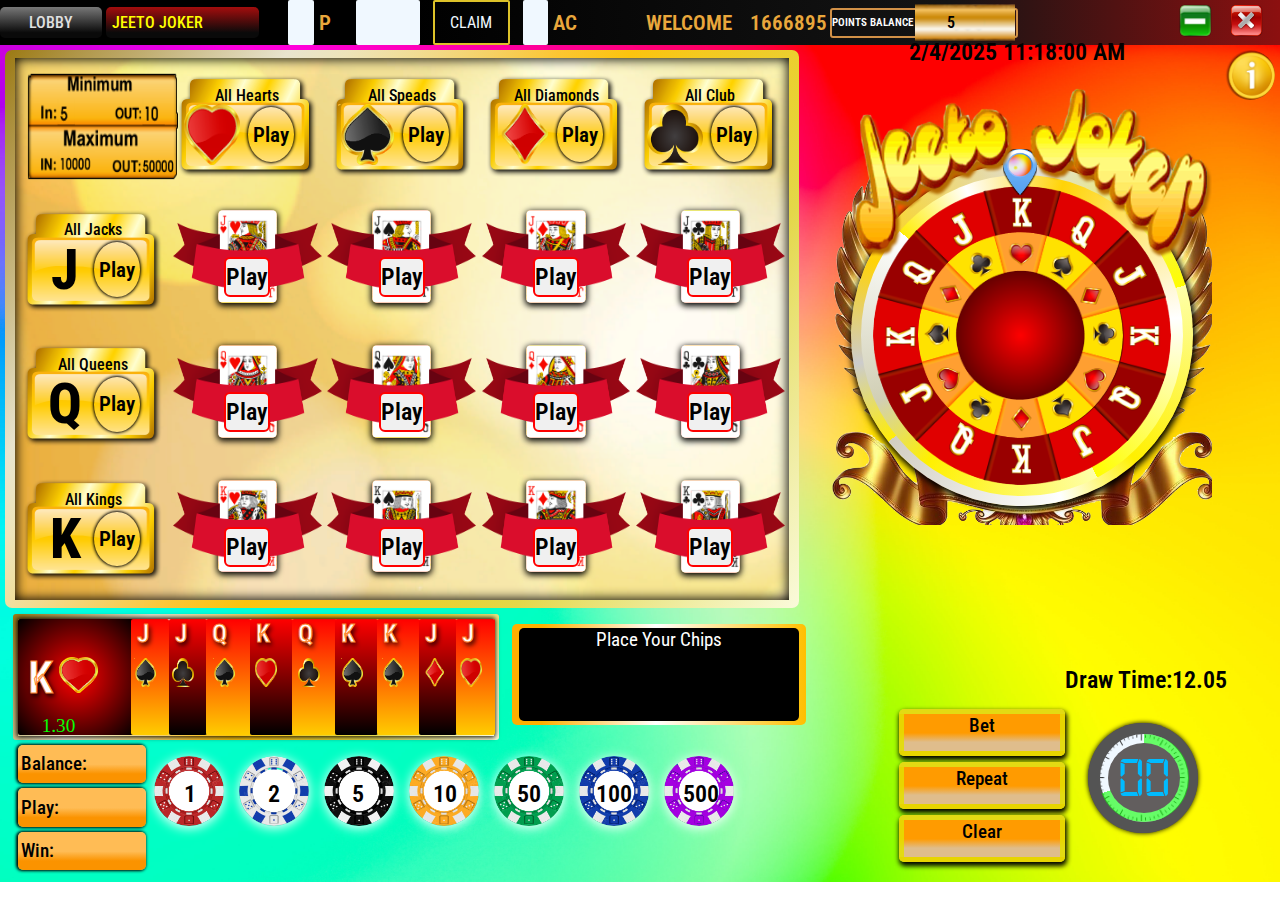
==== commit 6c62e52d: "commit" ====
--- a/index.html
+++ b/index.html
@@ -35,6 +35,7 @@
         </div>
     </header>
     <main>
+        <div class="info"></div>
         <div class="playing_table">
             <div class="main_table">
                 <table>
@@ -292,20 +293,21 @@
 
 
         <div id="coins">
-            <button class="coin" data-value="1" style="background-image: url('./images/chip.png');">1</button>
+
+            <button class="coin" data-value="1" style="background-image: url('./images/chip.png');"></button>
             <div class="num num0">1</div>
-            <button class="coin" data-value="2" style="background-image: url('./images/chip2.png');">2</button>
-            <div class="num num1">2</div>
-            <button class="coin" data-value="5" style="background-image: url('./images//chip3.png');">5</button>
-            <div class="num num2">5</div>
-            <button class="coin" data-value="10" style="background-image: url('./images/chip5.png');">10</button>
-            <div class="num num3">10</div>
-            <button class="coin" data-value="50" style="background-image: url('./images/chip6.png');">50</button>
-            <div class="num num4">50</div>
-            <button class="coin" data-value="100" style="background-image: url('./images/chip4.png');">100</button>
-            <div class="num num5">100</div>
-            <button class="coin" data-value="500" style="background-image: url('./images/chip7.png');">500</button>
-            <div class="num num6">500</div>
+            <button class="coin" data-value="2" style="background-image: url('./images/chip2.png');"></button>
+            <span class="num num1" data-value="2">2</span>
+            <button class="coin" data-value="5" style="background-image: url('./images//chip3.png');"></button>
+            <span class="num num2">5</span>
+            <button class="coin" data-value="10" style="background-image: url('./images/chip5.png');"></button>
+            <span class="num num3">10</span>
+            <button class="coin" data-value="50" style="background-image: url('./images/chip6.png');"></button>
+            <span class="num num4">50</span>
+            <button class="coin" data-value="100" style="background-image: url('./images/chip4.png');"></button>
+            <span class="num num5">100</span>
+            <button class="coin" data-value="500" style="background-image: url('./images/chip7.png');"></button>
+            <span class="num num6">500</span>
         </div>
 
 
--- a/styles.css
+++ b/styles.css
@@ -390,8 +390,8 @@
         font-size: 1.5rem;
         font-family: 'Roboto Condensed';
         font-weight: 600;
-        left: 69%;
-        top: -26%;
+        left: 71%;
+        top: -29%;
         display: inline;
     }
     
@@ -428,6 +428,14 @@
         box-shadow: 0px 2px 12px;
         background-color: transparent;
         color: white;
+        position: relative;
+        z-index: 1;
+    }
+    
+    .inner {
+        position: absolute;
+        color: #05ff05;
+        transform: rotate(-0deg);
     }
     
     .clear_button {
@@ -489,35 +497,43 @@
         position: absolute;
         font-size: 1.5rem;
         font-weight: 600;
-        top: 28%;
+        top: 18%;
+        width: 50px;
+        cursor: pointer;
+        height: 50px;
+        display: flex;
+        justify-content: center;
+        align-items: center;
+        background-color: white;
+        border-radius: 50%;
     }
     
     .num0 {
-        left: 5%;
+        left: 2%;
     }
     
     .num1 {
-        left: 19%;
+        left: 16.5%;
     }
     
     .num2 {
-        left: 34%;
+        left: 31%;
     }
     
     .num3 {
-        left: 48%;
+        left: 46%;
     }
     
     .num4 {
-        left: 63%;
+        left: 60.5%;
     }
     
     .num5 {
-        left: 76%;
+        left: 75%;
     }
     
     .num6 {
-        left: 91%;
+        left: 90%;
     }
     
     .inner {
@@ -532,10 +548,10 @@
         position: absolute;
         width: 380px;
         height: 380px;
-        top: 11%;
-        align-items: center;
-        display: flex;
-        left: 63%;
+        top: 12%;
+        align-items: center;
+        display: flex;
+        left: 65%;
         justify-content: center;
         background-image: url(./images/wheelfra2.png);
         background-size: 107%;
@@ -663,6 +679,7 @@
         display: flex;
         flex-direction: column;
         align-items: center;
+        font-size: 1.2rem;
         justify-content: center;
         gap: 5px;
     }
@@ -741,7 +758,9 @@
         left: 70%;
         flex-direction: column;
         height: 19%;
+        font-size: 1.2rem;
         font-family: Roboto Condensed;
+        font-weight: 500;
     }
     
     .bet_button,
@@ -799,8 +818,19 @@
     }
     
     .Draw_time {
-        top: 47%;
-        left: 60%;
+        top: 46%;
+        left: 66%;
+    }
+    
+    .info {
+        position: relative;
+        float: right;
+        margin: 5px;
+        width: 50px;
+        height: 50px;
+        border-radius: 50%;
+        background-image: url(./images/iicon.png);
+        background-size: cover;
     }
     
     .container {
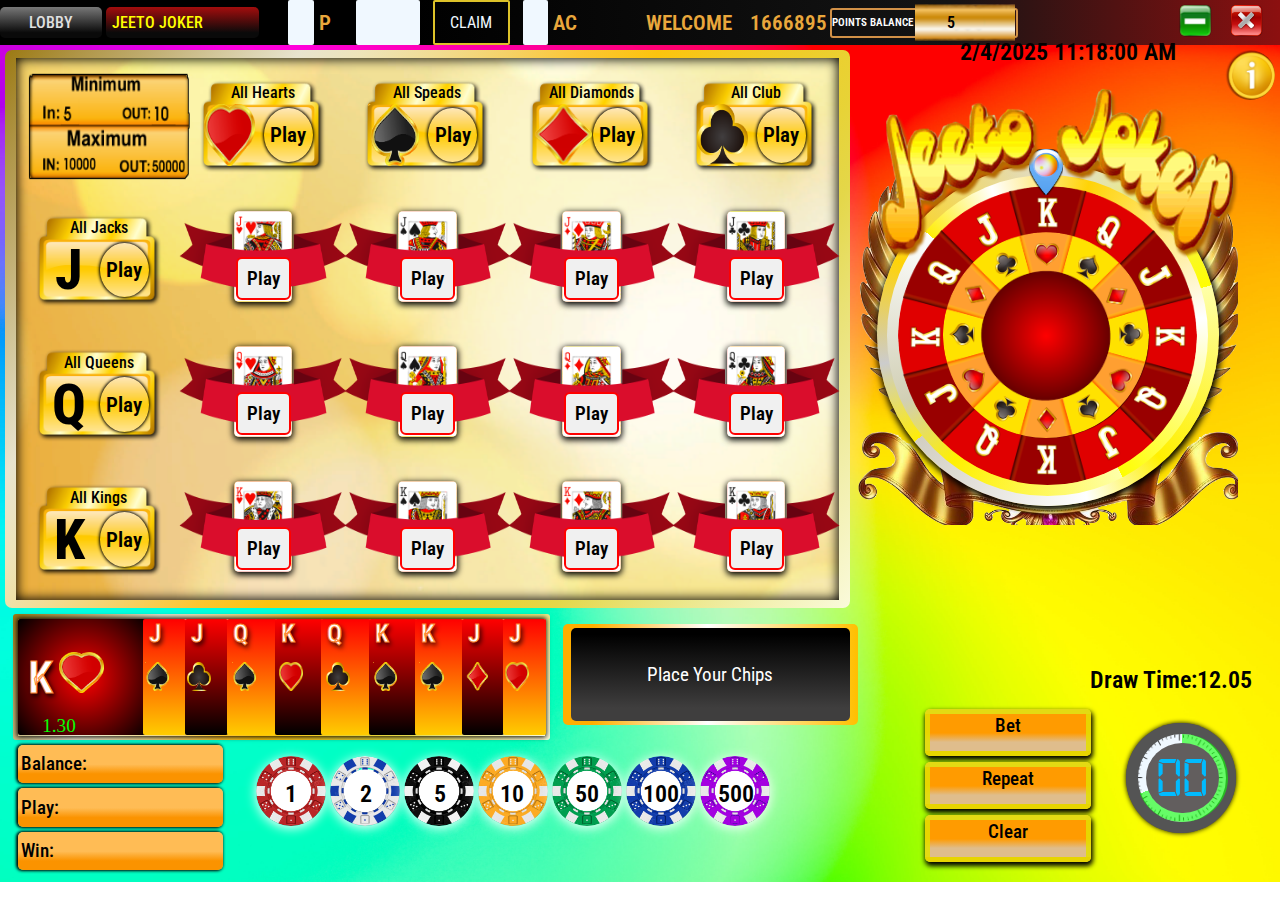
==== commit 3eb879c9: "g" ====
--- a/index.html
+++ b/index.html
@@ -66,7 +66,7 @@
                             <td>
                                 <div class="td1">
                                     <div class="circle col-button" data-col="2"><span>Play</span></div>
-                                    <img class="All_hearts" src="./images/diamond.png">
+                                    <img class="All_hearts All_Dia" src="./images/diamond.png">
                                     <div class="head_select">All Diamonds</div>
                                     <img class="td_f_ig td_f_img" src="./images/downloqder.png">
                                 </div>
--- a/styles.css
+++ b/styles.css
@@ -175,7 +175,7 @@
     .playing_table {
         position: absolute;
         margin: 5px;
-        width: 62%;
+        width: 66%;
         height: 62vh;
         background-image: linear-gradient( 305deg, hsl(60deg 76% 92%) 0%, hsl(58deg 73% 84%) 6%, hsl(57deg 72% 76%) 12%, hsl(56deg 73% 68%) 18%, hsl(55deg 74% 59%) 24%, hsl(53deg 79% 56%) 29%, hsl(50deg 85% 55%) 35%, hsl(48deg 91% 54%) 41%, hsl(46deg 97% 52%) 47%, hsl(44deg 97% 59%) 53%, hsl(45deg 88% 68%) 59%, hsl(47deg 77% 76%) 65%, hsl(49deg 60% 83%) 71%, hsl(50deg 36% 86%) 76%, hsl(48deg 38% 73%) 82%, hsl(46deg 39% 60%) 88%, hsl(45deg 43% 48%) 94%, hsl(45deg 79% 34%) 100%);
         border-radius: 7px;
@@ -221,7 +221,7 @@
     }
     
     .card {
-        width: 39%;
+        width: 36%;
         box-shadow: 0px 2px 6px 1px black;
         border-radius: 5px;
         margin-bottom: 10px;
@@ -235,7 +235,7 @@
         display: flex;
         justify-content: center;
         align-items: center;
-        width: 38vw;
+        width: 42vw;
         height: 14vh;
         background: linear-gradient( 305deg, hsl(60deg 76% 92%) 0%, hsl(58deg 73% 84%) 6%, hsl(57deg 72% 76%) 12%, hsl(56deg 73% 68%) 18%, hsl(55deg 74% 59%) 24%, hsl(53deg 79% 56%) 29%, hsl(50deg 85% 55%) 35%, hsl(48deg 91% 54%) 41%, hsl(46deg 97% 52%) 47%, hsl(44deg 97% 59%) 53%, hsl(45deg 88% 68%) 59%, hsl(47deg 77% 76%) 65%, hsl(49deg 60% 83%) 71%, hsl(50deg 36% 86%) 76%, hsl(48deg 38% 73%) 82%, hsl(46deg 39% 60%) 88%, hsl(45deg 43% 48%) 94%, hsl(45deg 79% 34%) 100%);
         ;
@@ -306,7 +306,7 @@
     }
     
     .card_rebon {
-        width: 20%;
+        width: 21%;
         height: 20%;
         position: absolute;
     }
@@ -319,7 +319,7 @@
     }
     
     .td_f_ig {
-        width: 100%;
+        width: 85%;
     }
     
     .time_res {
@@ -349,11 +349,11 @@
     }
     
     .All_hearts {
-        width: 7%;
+        width: 6%;
         position: absolute;
         height: 11%;
         margin-top: 2%;
-        margin-left: -9%;
+        margin-left: -8%;
     }
     
     .circle {
@@ -379,10 +379,10 @@
     #coins {
         margin-bottom: 20px;
         display: flex;
-        gap: 15px;
+        gap: 4px;
         position: absolute;
         top: 85%;
-        left: 12%;
+        left: 20%;
     }
     
     .Date_time {
@@ -390,19 +390,19 @@
         font-size: 1.5rem;
         font-family: 'Roboto Condensed';
         font-weight: 600;
-        left: 71%;
+        left: 75%;
         top: -29%;
         display: inline;
     }
     
     .box {
         position: absolute;
-        width: 46px;
+        width: 55px;
         font-weight: 600;
-        height: 40px;
+        height: 43px;
         color: rgb(0, 0, 0);
         display: flex;
-        font-size: 1.5rem;
+        font-size: 1.2rem;
         font-family: Roboto Condensed;
         align-items: center;
         justify-content: center;
@@ -411,6 +411,10 @@
         cursor: pointer;
         background-size: cover;
         background-position: center;
+    }
+    
+    .All_Dia {
+        width: 8%;
     }
     
     .coin {
@@ -450,7 +454,7 @@
         color: white;
         width: 23%;
         top: 53%;
-        left: 40%;
+        left: 44%;
         height: 12%;
         display: flex;
         align-items: center;
@@ -464,7 +468,10 @@
         border-radius: 5px;
         width: 95%;
         height: 92%;
-        background: linear-gradient(0deg, rgb(0, 0, 0) 24%, rgb(0, 0, 0) 93%);
+        display: flex;
+        background: linear-gradient(0deg, rgb(63 62 62) 14%, rgb(0, 0, 0) 93%);
+        justify-content: center;
+        align-items: center;
     }
     
     .banner_wheel {
@@ -479,7 +486,7 @@
     }
     
     .active_coin {
-        animation: rotateAnimation2 2s linear infinite;
+        animation: rotateAnimation2 5s linear infinite;
         box-shadow: 0 0 10px 5px rgba(255, 215, 0, 0.8);
     }
     
@@ -521,19 +528,19 @@
     }
     
     .num3 {
-        left: 46%;
+        left: 45%;
     }
     
     .num4 {
-        left: 60.5%;
+        left: 59.5%;
     }
     
     .num5 {
-        left: 75%;
+        left: 74%;
     }
     
     .num6 {
-        left: 90%;
+        left: 88.5%;
     }
     
     .inner {
@@ -551,7 +558,7 @@
         top: 12%;
         align-items: center;
         display: flex;
-        left: 65%;
+        left: 67%;
         justify-content: center;
         background-image: url(./images/wheelfra2.png);
         background-size: 107%;
@@ -670,7 +677,7 @@
     }
     
     .buttonsec {
-        width: 10%;
+        width: 16%;
         height: 15%;
         position: relative;
         top: 83%;
@@ -755,7 +762,7 @@
         width: 13%;
         top: 79%;
         display: flex;
-        left: 70%;
+        left: 72%;
         flex-direction: column;
         height: 19%;
         font-size: 1.2rem;
@@ -779,7 +786,7 @@
     #app_timmer {
         position: absolute;
         top: 81%;
-        left: 85%;
+        left: 88%;
         background-color: #515151;
         border-radius: 50%;
         box-shadow: 0px 0px 5px;
@@ -819,7 +826,7 @@
     
     .Draw_time {
         top: 46%;
-        left: 66%;
+        left: 68%;
     }
     
     .info {
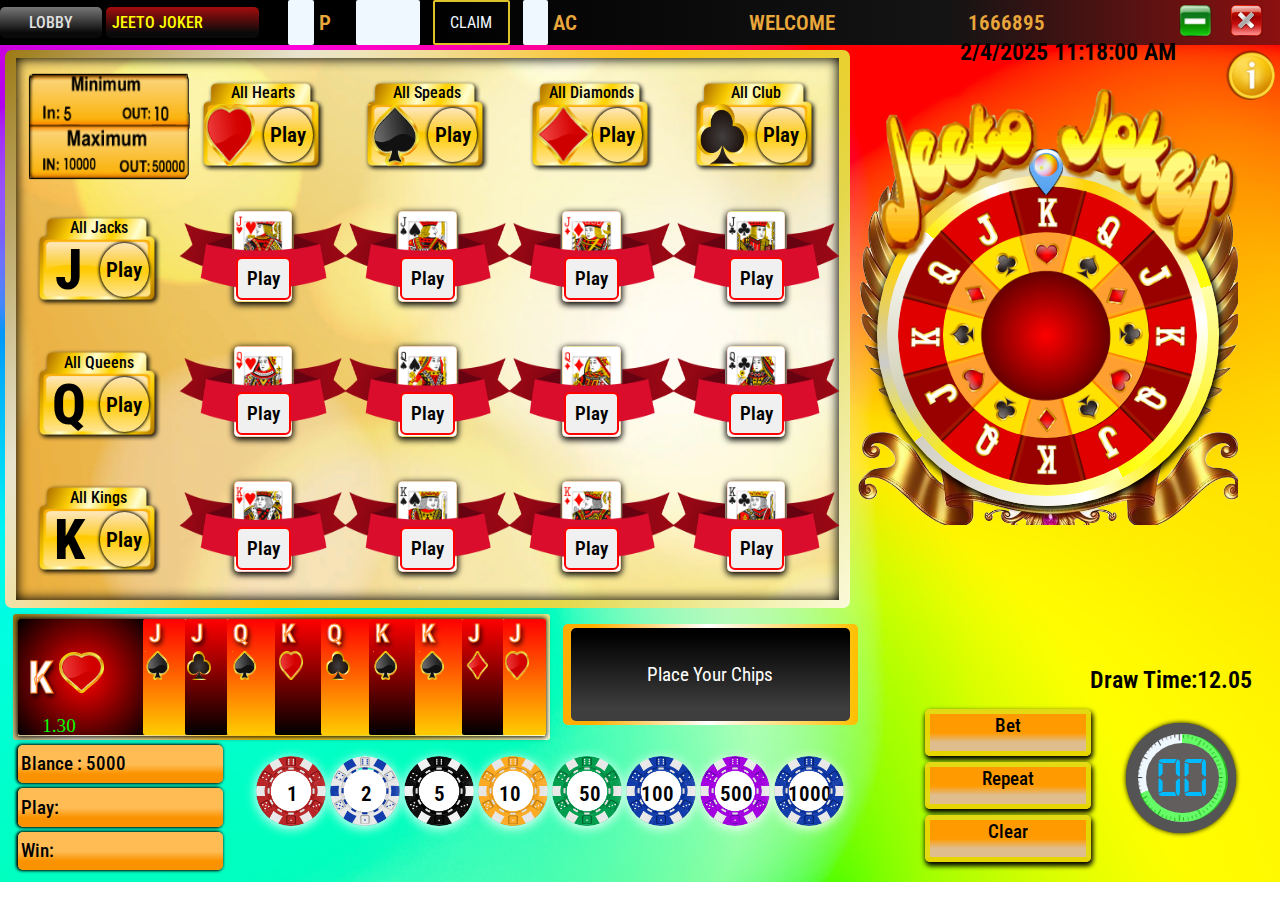
==== commit 9dbec509: "blink" ====
--- a/index.html
+++ b/index.html
@@ -25,11 +25,11 @@
         <span class="p">AC</span>
         <span class="p welcome">WELCOME</span>
         <span class="p codenum">1666895</span>
-        <div class="point">
+        <!--<div class="point">
             <span class="point_blance_lavel">POINTS BALANCE</span>
             <span> <img src="./images/balance_textbox.png" class="poimg"></span>
             <span class="points"></span>
-        </div>
+        </div>-->
         <div class="minimize"><img src="./images/minimizze.png" class="miniimg"> <span></span></div>
         <div class="close" onclick="closeWindow()"><img src="./images/close-icon-16.png">
         </div>
@@ -91,7 +91,7 @@
                                 </div>
                             </td>
                             <td>
-                                <div class="td2">
+                                <div class="td2" id="jh">
                                     <img class="td_f_img card" src="./images/JH.webp">
                                     <img class="card_rebon" src="./images/cardRibbon.png">
                                     <img class="card_rebon card_rebon2" src="./images/greenbanner.png">
@@ -99,7 +99,7 @@
                                 </div>
                             </td>
                             <td>
-                                <div class="td2">
+                                <div class="td2" id="js">
                                     <img class="td_f_img card" src="./images/JS.webp">
                                     <img class="card_rebon" src="./images/cardRibbon.png">
                                     <img class="card_rebon card_rebon2" src="./images/greenbanner.png">
@@ -108,7 +108,7 @@
             </div>
             </td>
             <td>
-                <div class="td2">
+                <div class="td2" id="jd">
                     <img class="td_f_img card" src="./images/JD.webp">
                     <img class="card_rebon" src="./images/cardRibbon.png">
                     <img class="card_rebon card_rebon2" src="./images/greenbanner.png">
@@ -117,7 +117,7 @@
         </div>
         </td>
         <td>
-            <div class="td2">
+            <div class="td2" id="jc">
                 <img class="td_f_img card" src="./images/JC.webp">
                 <img class="card_rebon" src="./images/cardRibbon.png">
                 <img class="card_rebon card_rebon2" src="./images/greenbanner.png">
@@ -136,7 +136,7 @@
                 </div>
             </td>
             <td>
-                <div class="td3">
+                <div class="td3" id="qh">
                     <img class="td_f_img card" src="./images/QH.webp">
                     <img class="card_rebon" src="./images/cardRibbon.png">
                     <img class="card_rebon card_rebon2" src="./images/greenbanner.png">
@@ -145,7 +145,7 @@
                 </div>
             </td>
             <td>
-                <div class="td3">
+                <div class="td3" id="qs">
                     <img class="td_f_img card" src="./images/QS.webp">
                     <img class="card_rebon" src="./images/cardRibbon.png">
                     <img class="card_rebon card_rebon2" src="./images/greenbanner.png">
@@ -154,7 +154,7 @@
                 </div>
             </td>
             <td>
-                <div class="td3">
+                <div class="td3" id="qd">
                     <img class="td_f_img card" src="./images/QD.webp">
                     <img class="card_rebon" src="./images/cardRibbon.png">
                     <img class="card_rebon card_rebon2" src="./images/greenbanner.png">
@@ -163,7 +163,7 @@
                 </div>
             </td>
             <td>
-                <div class="td3">
+                <div class="td3" id="qc">
                     <img class="td_f_img card" src="./images/QC.webp">
                     <img class="card_rebon" src="./images/cardRibbon.png">
                     <img class="card_rebon card_rebon2" src="./images/greenbanner.png">
@@ -182,7 +182,7 @@
                 </div>
             </td>
             <td>
-                <div class="td4">
+                <div class="td4" id="kh">
 
                     <img class="td_f_img card " src="./images/KH.webp">
                     <img class="card_rebon" src="./images/cardRibbon.png">
@@ -192,7 +192,7 @@
                 </div>
             </td>
             <td>
-                <div class="td4">
+                <div class="td4" id="ks">
                     <img class="td_f_img card " src="./images/KS.webp">
                     <img class="card_rebon" src="./images/cardRibbon.png">
                     <img class="card_rebon card_rebon2" src="./images/greenbanner.png">
@@ -201,7 +201,7 @@
                 </div>
             </td>
             <td>
-                <div class="td4">
+                <div class="td4" id="kd">
                     <img class="td_f_img card" src="./images/KD.webp">
                     <img class="card_rebon" src="./images/cardRibbon.png">
                     <img class="card_rebon card_rebon2" src="./images/greenbanner.png">
@@ -210,7 +210,7 @@
                 </div>
             </td>
             <td>
-                <div class="td4">
+                <div class="td4" id="kc">
                     <img class="td_f_img card" src="./images/KC.webp">
                     <img class="card_rebon" src="./images/cardRibbon.png">
                     <img class="card_rebon card_rebon2" src="./images/greenbanner.png">
@@ -308,11 +308,14 @@
             <span class="num num5">100</span>
             <button class="coin" data-value="500" style="background-image: url('./images/chip7.png');"></button>
             <span class="num num6">500</span>
+            <button class="coin" data-value="1000" style="background-image: url('./images/chip4.png');"></button>
+            <span class="num num7">1000</span>
+
         </div>
 
 
         <div class="buttonsec">
-            <div class="childsec">Balance:</div>
+            <div class="childsec Blance">Balance:</div>
             <div class="childsec">Play:</div>
             <div class="childsec">Win:</div>
         </div>
@@ -327,7 +330,6 @@
             <div class="wheel_circle">
                 <div class="wheel_circle contan_cir">
                     <div class="wheel_circle cir_main" id="outerDiv">
-
                     </div>
                     <div class="inner_cir" id="innerDiv"></div>
                 </div>
--- a/styles.css
+++ b/styles.css
@@ -74,12 +74,12 @@
     }
     
     .welcome {
-        margin-left: 5vw;
+        margin-left: 13vw;
         font-weight: 600;
     }
     
     .codenum {
-        margin-left: 1vw;
+        margin-left: 10vw;
         font-weight: 600;
     }
     
@@ -225,6 +225,19 @@
         box-shadow: 0px 2px 6px 1px black;
         border-radius: 5px;
         margin-bottom: 10px;
+    }
+    
+    .blink {
+        animation: blink-animation 0.3s infinite alternate;
+    }
+    
+    @keyframes blink-animation {
+        0% {
+            box-shadow: 0px 0px 10px 5px rgb(255, 0, 0);
+        }
+        100% {
+            box-shadow: 0px 0px 10px 5px rgb(72, 255, 0);
+        }
     }
     
     .history {
@@ -309,6 +322,7 @@
         width: 21%;
         height: 20%;
         position: absolute;
+        display: block;
     }
     
     .head_select {
@@ -502,7 +516,7 @@
     .num {
         font-family: Roboto Condensed;
         position: absolute;
-        font-size: 1.5rem;
+        font-size: 1.3rem;
         font-weight: 600;
         top: 18%;
         width: 50px;
@@ -520,27 +534,31 @@
     }
     
     .num1 {
-        left: 16.5%;
+        left: 14.5%;
     }
     
     .num2 {
-        left: 31%;
+        left: 27%;
     }
     
     .num3 {
-        left: 45%;
+        left: 39%;
     }
     
     .num4 {
-        left: 59.5%;
+        left: 52.5%;
     }
     
     .num5 {
-        left: 74%;
+        left: 64%;
     }
     
     .num6 {
-        left: 88.5%;
+        left: 77.5%;
+    }
+    
+    .num7 {
+        left: 90%;
     }
     
     .inner {
@@ -655,7 +673,7 @@
     }
     
     .rotate {
-        transform: rotate(1545deg);
+        transform: rotate(1555deg);
     }
     
     .rotate2 {
@@ -796,7 +814,7 @@
         width: 4.5%;
         height: 23%;
         position: absolute;
-        margin-top: 8%;
+        margin-top: 6%;
         margin-left: -3%;
     }
     
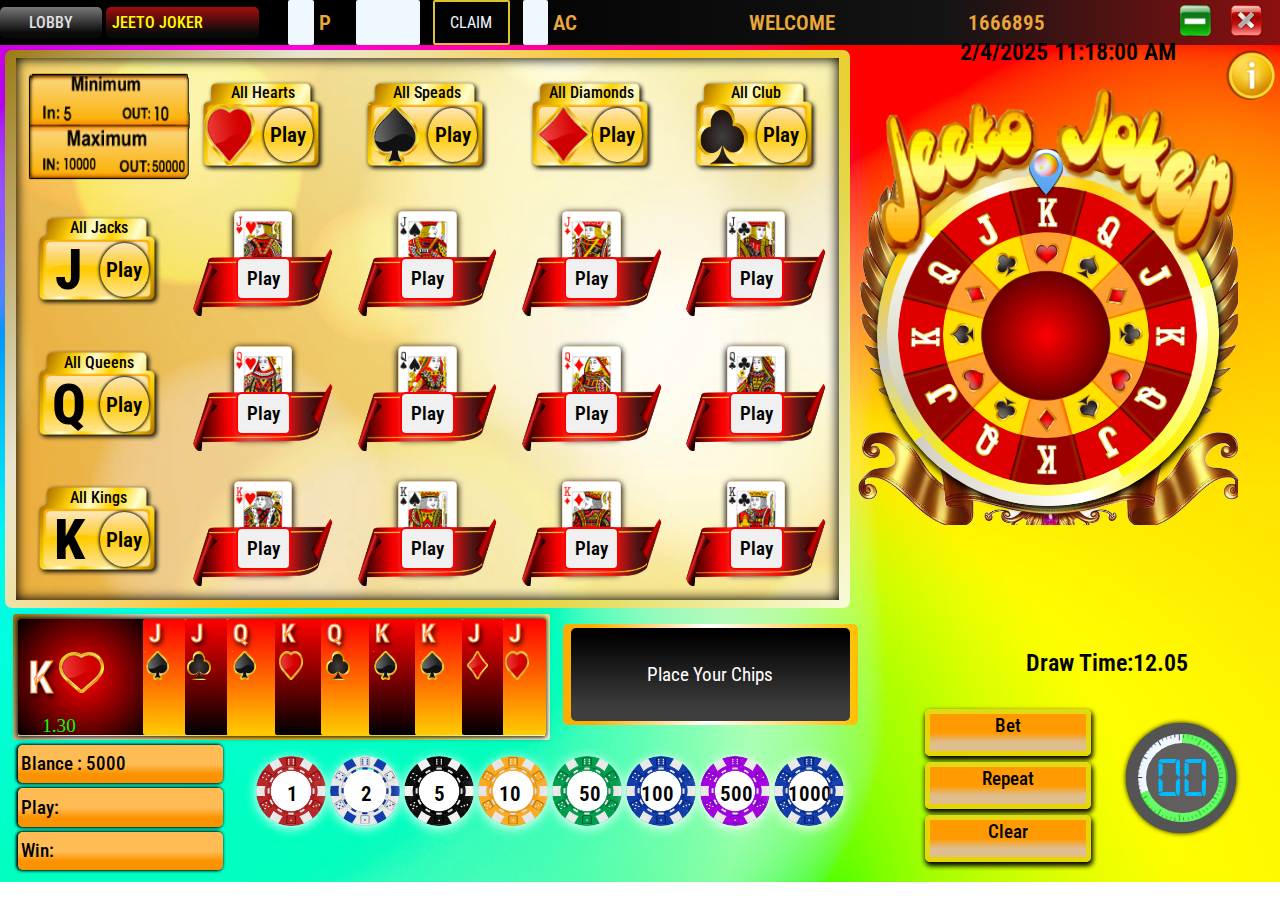
==== commit 701a31cf: "fetch" ====
--- a/index.html
+++ b/index.html
@@ -93,16 +93,16 @@
                             <td>
                                 <div class="td2" id="jh">
                                     <img class="td_f_img card" src="./images/JH.webp">
-                                    <img class="card_rebon" src="./images/cardRibbon.png">
-                                    <img class="card_rebon card_rebon2" src="./images/greenbanner.png">
+                                    <img class="card_rebon" src="./images/redrebon-min.png">
+                                    <img class="card_rebon card_rebon2" src="./images/bluerebon-min.png">
                                     <div class="box bet_amount_Input" data-index="0">Play</div>
                                 </div>
                             </td>
                             <td>
                                 <div class="td2" id="js">
                                     <img class="td_f_img card" src="./images/JS.webp">
-                                    <img class="card_rebon" src="./images/cardRibbon.png">
-                                    <img class="card_rebon card_rebon2" src="./images/greenbanner.png">
+                                    <img class="card_rebon" src="./images/redrebon-min.png">
+                                    <img class="card_rebon card_rebon2" src="./images/bluerebon-min.png">
                                     <div class="box bet_amount_Input" data-index="1">Play</div>
                                 </div>
             </div>
@@ -110,8 +110,8 @@
             <td>
                 <div class="td2" id="jd">
                     <img class="td_f_img card" src="./images/JD.webp">
-                    <img class="card_rebon" src="./images/cardRibbon.png">
-                    <img class="card_rebon card_rebon2" src="./images/greenbanner.png">
+                    <img class="card_rebon" src="./images/redrebon-min.png">
+                    <img class="card_rebon card_rebon2" src="./images/bluerebon-min.png">
                     <div class="box bet_amount_Input" data-index="2">Play</div>
                 </div>
         </div>
@@ -119,8 +119,8 @@
         <td>
             <div class="td2" id="jc">
                 <img class="td_f_img card" src="./images/JC.webp">
-                <img class="card_rebon" src="./images/cardRibbon.png">
-                <img class="card_rebon card_rebon2" src="./images/greenbanner.png">
+                <img class="card_rebon" src="./images/redrebon-min.png">
+                <img class="card_rebon card_rebon2" src="./images/bluerebon-min.png">
                 <div class="box bet_amount_Input" data-index="3">Play</div>
             </div>
             </div>
@@ -138,8 +138,8 @@
             <td>
                 <div class="td3" id="qh">
                     <img class="td_f_img card" src="./images/QH.webp">
-                    <img class="card_rebon" src="./images/cardRibbon.png">
-                    <img class="card_rebon card_rebon2" src="./images/greenbanner.png">
+                    <img class="card_rebon" src="./images/redrebon-min.png">
+                    <img class="card_rebon card_rebon2" src="./images/bluerebon-min.png">
                     <div class="box bet_amount_Input" data-index="4">Play</div>
                 </div>
                 </div>
@@ -147,8 +147,8 @@
             <td>
                 <div class="td3" id="qs">
                     <img class="td_f_img card" src="./images/QS.webp">
-                    <img class="card_rebon" src="./images/cardRibbon.png">
-                    <img class="card_rebon card_rebon2" src="./images/greenbanner.png">
+                    <img class="card_rebon" src="./images/redrebon-min.png">
+                    <img class="card_rebon card_rebon2" src="./images/bluerebon-min.png">
                     <div class="box bet_amount_Input" data-index="5">Play</div>
                 </div>
                 </div>
@@ -156,8 +156,8 @@
             <td>
                 <div class="td3" id="qd">
                     <img class="td_f_img card" src="./images/QD.webp">
-                    <img class="card_rebon" src="./images/cardRibbon.png">
-                    <img class="card_rebon card_rebon2" src="./images/greenbanner.png">
+                    <img class="card_rebon" src="./images/redrebon-min.png">
+                    <img class="card_rebon card_rebon2" src="./images/bluerebon-min.png">
                     <div class="box bet_amount_Input" data-index="6">Play</div>
                 </div>
                 </div>
@@ -165,8 +165,8 @@
             <td>
                 <div class="td3" id="qc">
                     <img class="td_f_img card" src="./images/QC.webp">
-                    <img class="card_rebon" src="./images/cardRibbon.png">
-                    <img class="card_rebon card_rebon2" src="./images/greenbanner.png">
+                    <img class="card_rebon" src="./images/redrebon-min.png">
+                    <img class="card_rebon card_rebon2" src="./images/bluerebon-min.png">
                     <div class="box bet_amount_Input" data-index="7">Play</div>
                 </div>
                 </div>
@@ -185,8 +185,8 @@
                 <div class="td4" id="kh">
 
                     <img class="td_f_img card " src="./images/KH.webp">
-                    <img class="card_rebon" src="./images/cardRibbon.png">
-                    <img class="card_rebon card_rebon2" src="./images/greenbanner.png">
+                    <img class="card_rebon" src="./images/redrebon-min.png">
+                    <img class="card_rebon card_rebon2" src="./images/bluerebon-min.png">
                     <div class="td_f_ig box bet_amount_Input" data-index="8">Play</div>
                 </div>
                 </div>
@@ -194,8 +194,8 @@
             <td>
                 <div class="td4" id="ks">
                     <img class="td_f_img card " src="./images/KS.webp">
-                    <img class="card_rebon" src="./images/cardRibbon.png">
-                    <img class="card_rebon card_rebon2" src="./images/greenbanner.png">
+                    <img class="card_rebon" src="./images/redrebon-min.png">
+                    <img class="card_rebon card_rebon2" src="./images/bluerebon-min.png">
                     <div class="box bet_amount_Input" data-index="9">Play</div>
                 </div>
                 </div>
@@ -203,8 +203,8 @@
             <td>
                 <div class="td4" id="kd">
                     <img class="td_f_img card" src="./images/KD.webp">
-                    <img class="card_rebon" src="./images/cardRibbon.png">
-                    <img class="card_rebon card_rebon2" src="./images/greenbanner.png">
+                    <img class="card_rebon" src="./images/redrebon-min.png">
+                    <img class="card_rebon card_rebon2" src="./images/bluerebon-min.png">
                     <div class="box bet_amount_Input" data-index="10">Play</div>
                 </div>
                 </div>
@@ -212,8 +212,8 @@
             <td>
                 <div class="td4" id="kc">
                     <img class="td_f_img card" src="./images/KC.webp">
-                    <img class="card_rebon" src="./images/cardRibbon.png">
-                    <img class="card_rebon card_rebon2" src="./images/greenbanner.png">
+                    <img class="card_rebon" src="./images/redrebon-min.png">
+                    <img class="card_rebon card_rebon2" src="./images/bluerebon-min.png">
                     <div class="box bet_amount_Input" data-index="11">Play</div>
                 </div>
                 </div>
--- a/styles.css
+++ b/styles.css
@@ -319,8 +319,9 @@
     }
     
     .card_rebon {
-        width: 21%;
-        height: 20%;
+        width: 17%;
+        height: 12%;
+        margin-top: 5%;
         position: absolute;
         display: block;
     }
@@ -384,9 +385,9 @@
     }
     
     .card_rebon2 {
-        width: 19%;
-        height: 13%;
-        margin-top: -2%;
+        width: 17.5%;
+        height: 12%;
+        margin-top: 5%;
         display: none;
     }
     
@@ -843,8 +844,8 @@
     }
     
     .Draw_time {
-        top: 46%;
-        left: 68%;
+        top: 44%;
+        left: 63%;
     }
     
     .info {
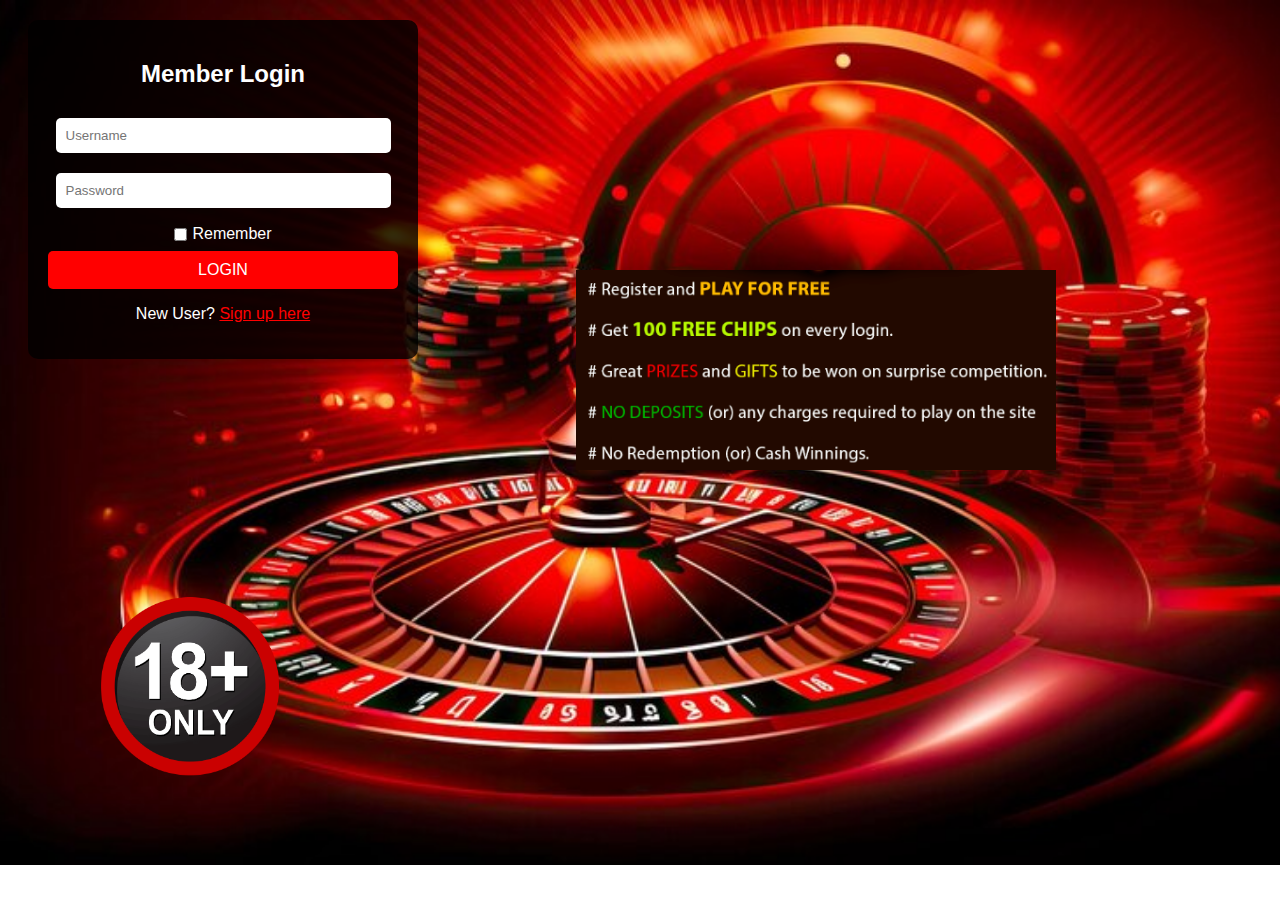
==== commit 357750e6: "login" ====
--- a/index.html
+++ b/index.html
@@ -4,360 +4,117 @@
 <head>
     <meta charset="UTF-8">
     <meta name="viewport" content="width=device-width, initial-scale=1.0">
-    <title>Document</title>
+    <title>JETTO JOKER</title>
+    <style>
+        body {
+            background: url('./images/logback.jpg') no-repeat center center/cover;
+            font-family: Arial, sans-serif;
+            background-size: cover;
+            text-align: center;
+            height: 93vh;
+            color: white;
+        }
+        
+        .login-container {
+            background: rgba(0, 0, 0, 0.8);
+            padding: 20px;
+            width: 350px;
+            margin: 20px;
+            border-radius: 10px;
+        }
+        
+        .login-container h2 {
+            margin-bottom: 20px;
+        }
+        
+        input {
+            width: 90%;
+            padding: 10px;
+            margin: 10px 0;
+            border: none;
+            border-radius: 5px;
+        }
+        
+        button {
+            width: 100%;
+            padding: 10px;
+            background: red;
+            color: white;
+            font-size: 16px;
+            border: none;
+            cursor: pointer;
+            border-radius: 5px;
+        }
+        
+        button:hover {
+            background: darkred;
+        }
+        
+        .remember-me {
+            display: flex;
+            align-items: center;
+            justify-content: center;
+        }
+        
+        .remember-me input {
+            width: auto;
+            margin-right: 5px;
+        }
+        
+        .error-message {
+            color: yellow;
+        }
+        
+        .rule {
+            background-image: url(./images/logrule.png);
+            background-size: cover;
+            width: 480px;
+            height: 200px;
+            position: absolute;
+            top: 30%;
+            left: 45%;
+        }
+        
+        .eightpluse {
+            background-image: url(./images/18only.png);
+            background-size: cover;
+            width: 200px;
+            height: 200px;
+            position: absolute;
+            top: 65%;
+            left: 90px;
+        }
+    </style>
 </head>
-<link href="./styles.css" rel="stylesheet">
-<link rel="preconnect" href="https://fonts.googleapis.com">
-<link rel="preconnect" href="https://fonts.gstatic.com" crossorigin>
-<link href="https://fonts.googleapis.com/css2?family=Roboto+Condensed:ital,wght@0,100..900;1,100..900&display=swap" rel="stylesheet">
-<link href="https://fonts.googleapis.com/css2?family=Noto+Serif:ital,wght@0,100..900;1,100..900&family=Roboto+Condensed:ital,wght@0,100..900;1,100..900&family=Rokkitt:ital,wght@0,100..900;1,100..900&display=swap" rel="stylesheet">
 
 <body>
-    <div class="notice">We are not supprot your screen please Rotated your phone or open in desktop</div>
-    <header>
-        <span class="lobby">LOBBY</span>
-        <span class="jetojok lobby">JEETO JOKER</span>
-        <span class="checkb1"></span>
-        <span class="p">P</span>
-        <span class="checkb2"></span>
-        <span class="claim">CLAIM</span>
-        <span class=" checkb1 checkb3"></span>
-        <span class="p">AC</span>
-        <span class="p welcome">WELCOME</span>
-        <span class="p codenum">1666895</span>
-        <!--<div class="point">
-            <span class="point_blance_lavel">POINTS BALANCE</span>
-            <span> <img src="./images/balance_textbox.png" class="poimg"></span>
-            <span class="points"></span>
-        </div>-->
-        <div class="minimize"><img src="./images/minimizze.png" class="miniimg"> <span></span></div>
-        <div class="close" onclick="closeWindow()"><img src="./images/close-icon-16.png">
+    <div class="login-container">
+        <div class="rule"></div>
+        <div class="eightpluse"></div>
+        <h2>Member Login</h2>
+        <input type="text" id="username" placeholder="Username">
+        <input type="password" id="password" placeholder="Password">
+        <div class="remember-me">
+            <input type="checkbox" id="remember"> <label for="remember">Remember</label>
         </div>
-    </header>
-    <main>
-        <div class="info"></div>
-        <div class="playing_table">
-            <div class="main_table">
-                <table>
-                    <tbody>
-                        <tr>
-                            <td>
-                                <div class="td1 td11">
-                                    <img class="td_f_ig2 td_f_img" src="./images/minmax.png">
-                                </div>
-                            </td>
-                            <td>
-                                <div class="td1">
-                                    <div class="circle col-button" data-col="0"><span>Play</span>
-                                    </div>
-                                    <img class="All_hearts" src="./images/hearts1.png">
-                                    <div class="head_select">All Hearts</div>
-                                    <img class="td_f_ig td_f_img" src="./images/downloqder.png">
-                                </div>
-                            </td>
-                            <td>
-                                <div class="td1">
-                                    <div class="circle col-button" data-col="1"><span>Play</span></div>
-                                    <img class="All_hearts" src="./images/speads.png">
-                                    <div class="head_select">All Speads</div>
-                                    <img class="td_f_ig td_f_img" src="./images/downloqder.png">
-                                </div>
-                            </td>
-                            <td>
-                                <div class="td1">
-                                    <div class="circle col-button" data-col="2"><span>Play</span></div>
-                                    <img class="All_hearts All_Dia" src="./images/diamond.png">
-                                    <div class="head_select">All Diamonds</div>
-                                    <img class="td_f_ig td_f_img" src="./images/downloqder.png">
-                                </div>
-                            </td>
-                            <td>
-                                <div class="td1">
-                                    <div class="circle col-button" data-col="3"><span>Play</span></div>
-                                    <img class="All_hearts" src="./images/club.png">
-                                    <div class="head_select">All Club</div>
-                                    <img class="td_f_ig td_f_img" src="./images/downloqder.png">
-                                </div>
-                            </td>
+        <button onclick="login()">LOGIN</button>
+        <p class="error-message" id="error-message"></p>
+        <p>New User? <a href="#" style="color: red;">Sign up here</a></p>
+    </div>
 
-                        </tr>
-                        <tr>
-                            <td>
-                                <div class="td2">
-                                    <div class="circle row-button" data-row="0"><span>Play</span></div>
-                                    <div class="All_jacks">J</div>
-                                    <div class="head_select">All Jacks</div>
-                                    <img class="td_f_ig td_f_img" src="./images/downloqder.png">
-                                </div>
-                            </td>
-                            <td>
-                                <div class="td2" id="jh">
-                                    <img class="td_f_img card" src="./images/JH.webp">
-                                    <img class="card_rebon" src="./images/redrebon-min.png">
-                                    <img class="card_rebon card_rebon2" src="./images/bluerebon-min.png">
-                                    <div class="box bet_amount_Input" data-index="0">Play</div>
-                                </div>
-                            </td>
-                            <td>
-                                <div class="td2" id="js">
-                                    <img class="td_f_img card" src="./images/JS.webp">
-                                    <img class="card_rebon" src="./images/redrebon-min.png">
-                                    <img class="card_rebon card_rebon2" src="./images/bluerebon-min.png">
-                                    <div class="box bet_amount_Input" data-index="1">Play</div>
-                                </div>
-            </div>
-            </td>
-            <td>
-                <div class="td2" id="jd">
-                    <img class="td_f_img card" src="./images/JD.webp">
-                    <img class="card_rebon" src="./images/redrebon-min.png">
-                    <img class="card_rebon card_rebon2" src="./images/bluerebon-min.png">
-                    <div class="box bet_amount_Input" data-index="2">Play</div>
-                </div>
-        </div>
-        </td>
-        <td>
-            <div class="td2" id="jc">
-                <img class="td_f_img card" src="./images/JC.webp">
-                <img class="card_rebon" src="./images/redrebon-min.png">
-                <img class="card_rebon card_rebon2" src="./images/bluerebon-min.png">
-                <div class="box bet_amount_Input" data-index="3">Play</div>
-            </div>
-            </div>
-        </td>
-        </tr>
-        <tr>
-            <td>
-                <div class="td3">
-                    <div class="circle row-button" data-row="1"><span>Play</span></div>
-                    <div class="All_jacks">Q</div>
-                    <div class="head_select">All Queens</div>
-                    <img class="td_f_ig td_f_img " src="./images/downloqder.png">
-                </div>
-            </td>
-            <td>
-                <div class="td3" id="qh">
-                    <img class="td_f_img card" src="./images/QH.webp">
-                    <img class="card_rebon" src="./images/redrebon-min.png">
-                    <img class="card_rebon card_rebon2" src="./images/bluerebon-min.png">
-                    <div class="box bet_amount_Input" data-index="4">Play</div>
-                </div>
-                </div>
-            </td>
-            <td>
-                <div class="td3" id="qs">
-                    <img class="td_f_img card" src="./images/QS.webp">
-                    <img class="card_rebon" src="./images/redrebon-min.png">
-                    <img class="card_rebon card_rebon2" src="./images/bluerebon-min.png">
-                    <div class="box bet_amount_Input" data-index="5">Play</div>
-                </div>
-                </div>
-            </td>
-            <td>
-                <div class="td3" id="qd">
-                    <img class="td_f_img card" src="./images/QD.webp">
-                    <img class="card_rebon" src="./images/redrebon-min.png">
-                    <img class="card_rebon card_rebon2" src="./images/bluerebon-min.png">
-                    <div class="box bet_amount_Input" data-index="6">Play</div>
-                </div>
-                </div>
-            </td>
-            <td>
-                <div class="td3" id="qc">
-                    <img class="td_f_img card" src="./images/QC.webp">
-                    <img class="card_rebon" src="./images/redrebon-min.png">
-                    <img class="card_rebon card_rebon2" src="./images/bluerebon-min.png">
-                    <div class="box bet_amount_Input" data-index="7">Play</div>
-                </div>
-                </div>
-            </td>
-        </tr>
-        <tr>
-            <td>
-                <div class="td4">
-                    <div class="circle row-button" data-row="2"><span>Play</span></div>
-                    <div class="All_jacks">K</div>
-                    <div class="head_select">All Kings</div>
-                    <img class="td_f_ig td_f_img" src="./images/downloqder.png">
-                </div>
-            </td>
-            <td>
-                <div class="td4" id="kh">
+    <script>
+        function login() {
+            const username = document.getElementById('username').value;
+            const password = document.getElementById('password').value;
 
-                    <img class="td_f_img card " src="./images/KH.webp">
-                    <img class="card_rebon" src="./images/redrebon-min.png">
-                    <img class="card_rebon card_rebon2" src="./images/bluerebon-min.png">
-                    <div class="td_f_ig box bet_amount_Input" data-index="8">Play</div>
-                </div>
-                </div>
-            </td>
-            <td>
-                <div class="td4" id="ks">
-                    <img class="td_f_img card " src="./images/KS.webp">
-                    <img class="card_rebon" src="./images/redrebon-min.png">
-                    <img class="card_rebon card_rebon2" src="./images/bluerebon-min.png">
-                    <div class="box bet_amount_Input" data-index="9">Play</div>
-                </div>
-                </div>
-            </td>
-            <td>
-                <div class="td4" id="kd">
-                    <img class="td_f_img card" src="./images/KD.webp">
-                    <img class="card_rebon" src="./images/redrebon-min.png">
-                    <img class="card_rebon card_rebon2" src="./images/bluerebon-min.png">
-                    <div class="box bet_amount_Input" data-index="10">Play</div>
-                </div>
-                </div>
-            </td>
-            <td>
-                <div class="td4" id="kc">
-                    <img class="td_f_img card" src="./images/KC.webp">
-                    <img class="card_rebon" src="./images/redrebon-min.png">
-                    <img class="card_rebon card_rebon2" src="./images/bluerebon-min.png">
-                    <div class="box bet_amount_Input" data-index="11">Play</div>
-                </div>
-                </div>
-            </td>
-        </tr>
-        </tbody>
-        </table>
-        </div>
-        </div>
-
-
-        <div class="history">
-            <div class="hisresult">
-                <table class="restable">
-                    <tr>
-                        <td class="first_result_td">
-
-                            <div class="Round_result cii">&nbsp;K
-                                <div>
-                                    <img class="resimg" src="./images/hearts1.png">
-
-                                </div>
-
-                            </div>
-                            <div class="time_res">1.30</div>
-                        </td>
-                        <td>
-                            <div class="Round_result">&nbsp;J
-                                <div><img class="res_img" src="./images/speads.png"></div>
-                            </div>
-                        </td>
-                        <td>
-                            <div class="Round_result">&nbsp;J
-                                <div><img class="res_img" src="./images/club.png"></div>
-                            </div>
-                        </td>
-                        <td>
-                            <div class="Round_result">&nbsp;Q
-                                <div><img class="res_img" src="./images/speads.png"></div>
-                            </div>
-                        </td>
-                        <td>
-                            <div class="Round_result">&nbsp;K
-                                <div><img class="res_img" src="./images/hearts1.png"></div>
-                            </div>
-                        </td>
-                        <td>
-                            <div class="Round_result">&nbsp;Q
-                                <div><img class="res_img" src="./images/club.png"></div>
-                            </div>
-                        </td>
-                        <td>
-                            <div class="Round_result">&nbsp;K
-                                <div><img class="res_img" src="./images/speads.png"></div>
-                            </div>
-                        </td>
-                        <td>
-                            <div class="Round_result">&nbsp;K
-                                <div><img class="res_img" src="./images/speads.png"></div>
-                            </div>
-                        </td>
-                        <td>
-                            <div class="Round_result">&nbsp;J
-                                <div><img class="res_img" src="./images/diamond.png"></div>
-                            </div>
-                        </td>
-                        <td>
-                            <div class="Round_result">&nbsp;J
-                                <div><img class="res_img" src="./images/hearts1.png"></div>
-                            </div>
-                        </td>
-
-                    </tr>
-                </table>
-            </div>
-        </div>
-
-
-        <div id="coins">
-
-            <button class="coin" data-value="1" style="background-image: url('./images/chip.png');"></button>
-            <div class="num num0">1</div>
-            <button class="coin" data-value="2" style="background-image: url('./images/chip2.png');"></button>
-            <span class="num num1" data-value="2">2</span>
-            <button class="coin" data-value="5" style="background-image: url('./images//chip3.png');"></button>
-            <span class="num num2">5</span>
-            <button class="coin" data-value="10" style="background-image: url('./images/chip5.png');"></button>
-            <span class="num num3">10</span>
-            <button class="coin" data-value="50" style="background-image: url('./images/chip6.png');"></button>
-            <span class="num num4">50</span>
-            <button class="coin" data-value="100" style="background-image: url('./images/chip4.png');"></button>
-            <span class="num num5">100</span>
-            <button class="coin" data-value="500" style="background-image: url('./images/chip7.png');"></button>
-            <span class="num num6">500</span>
-            <button class="coin" data-value="1000" style="background-image: url('./images/chip4.png');"></button>
-            <span class="num num7">1000</span>
-
-        </div>
-
-
-        <div class="buttonsec">
-            <div class="childsec Blance">Balance:</div>
-            <div class="childsec">Play:</div>
-            <div class="childsec">Win:</div>
-        </div>
-
-        <div class="placechip">
-            <div class="placechipp">Place Your Chips</div>
-        </div>
-
-        <div class="wheel_contanair">
-            <div class="pointer_wheel"><img src="./images/pointer2.png"></div>
-            <div class="banner_wheel"></div>
-            <div class="wheel_circle">
-                <div class="wheel_circle contan_cir">
-                    <div class="wheel_circle cir_main" id="outerDiv">
-                    </div>
-                    <div class="inner_cir" id="innerDiv"></div>
-                </div>
-            </div>
-        </div>
-        <div id="app_timmer">
-            <div class="Timmer_container">
-                <div class="dial">
-
-                </div>
-                <div class="dial2">
-                    <div class="Time_display">00</div>
-                </div>
-            </div>
-        </div>
-
-
-
-        <div class="action_button">
-            <div class="bet_button">Bet</div>
-            <div class="repeat_button">Repeat</div>
-            <div class="clear_button">Clear</div>
-        </div>
-
-        <div class="Date_time">2/4/2025 11:18:00 AM</div>
-        <div class="Date_time Draw_time">Draw Time:12.05</div>
-    </main>
+            if (username === "admin" && password === "1234") {
+                localStorage.setItem("loggedIn", "true");
+                window.location.href = "home.html";
+            } else {
+                document.getElementById('error-message').textContent = "Invalid username or password!";
+            }
+        }
+    </script>
 </body>
-<script src="./script.js"></script>
 
 </html>